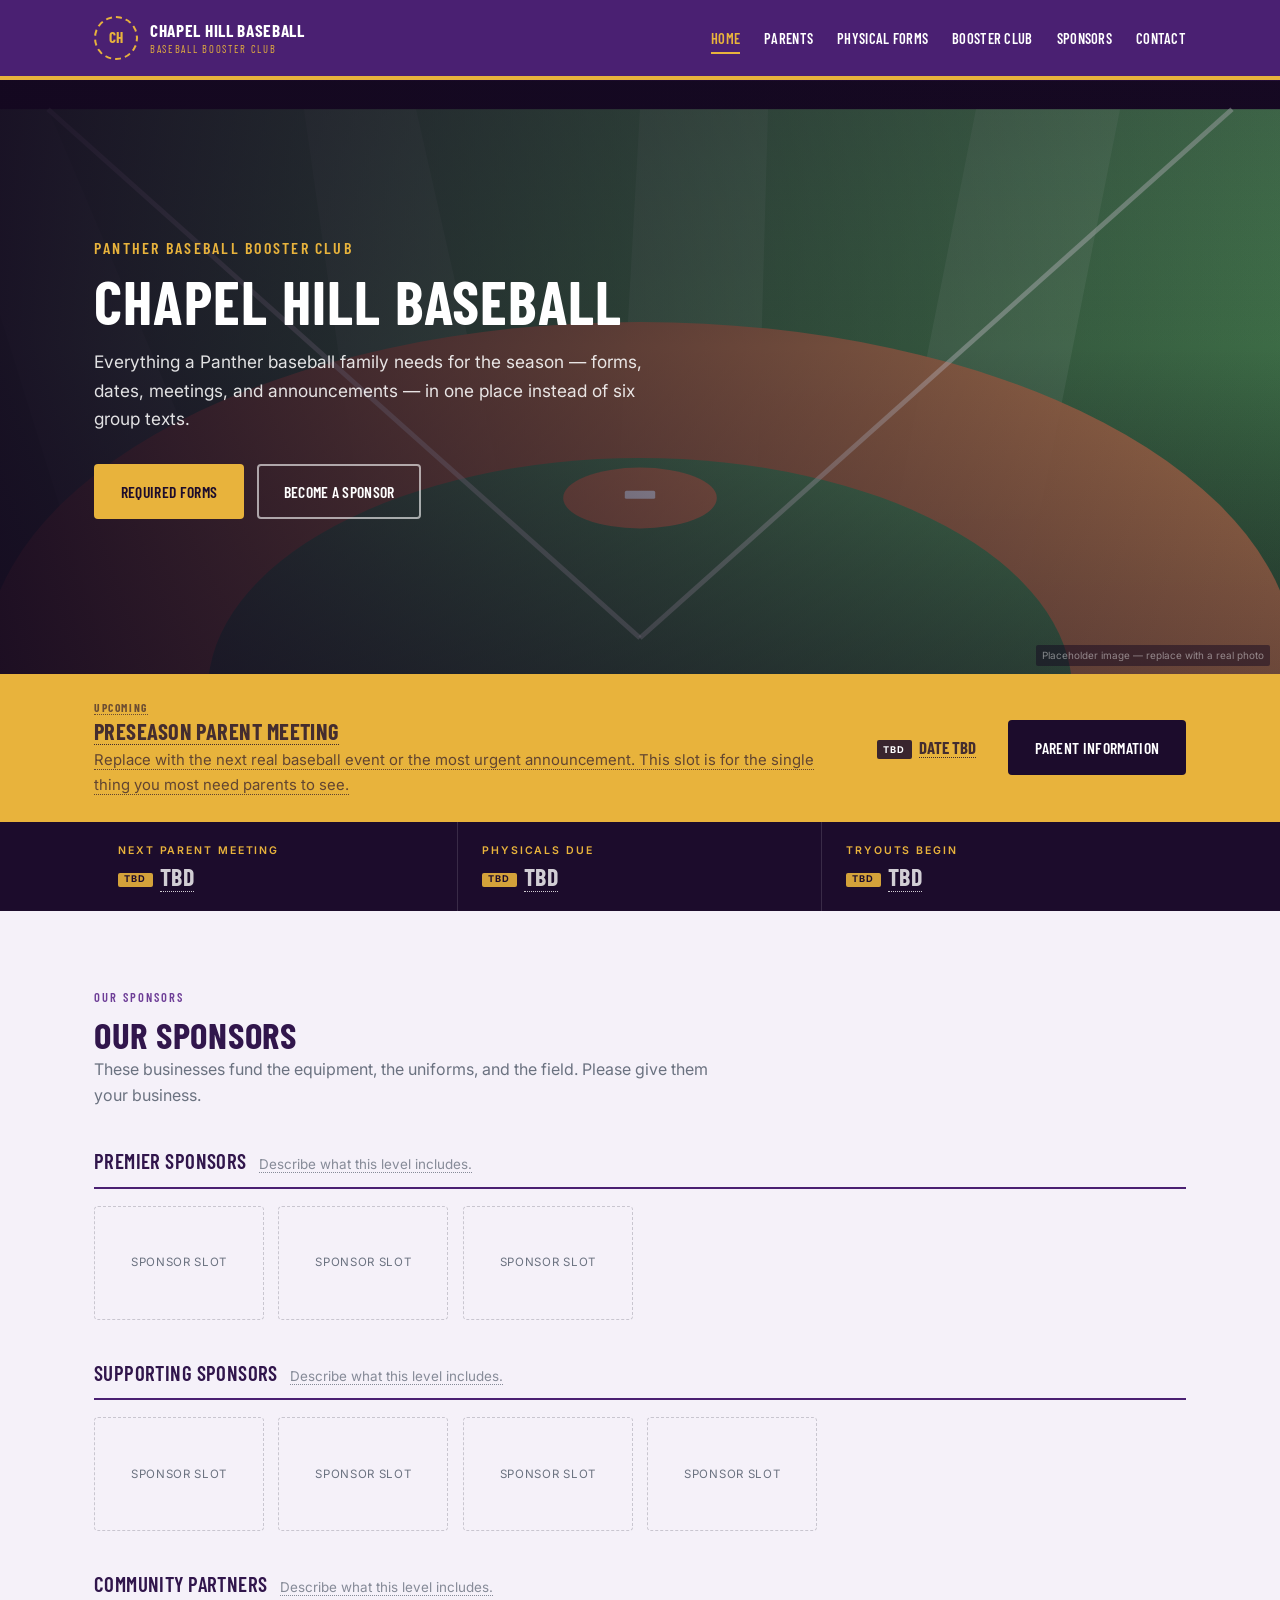
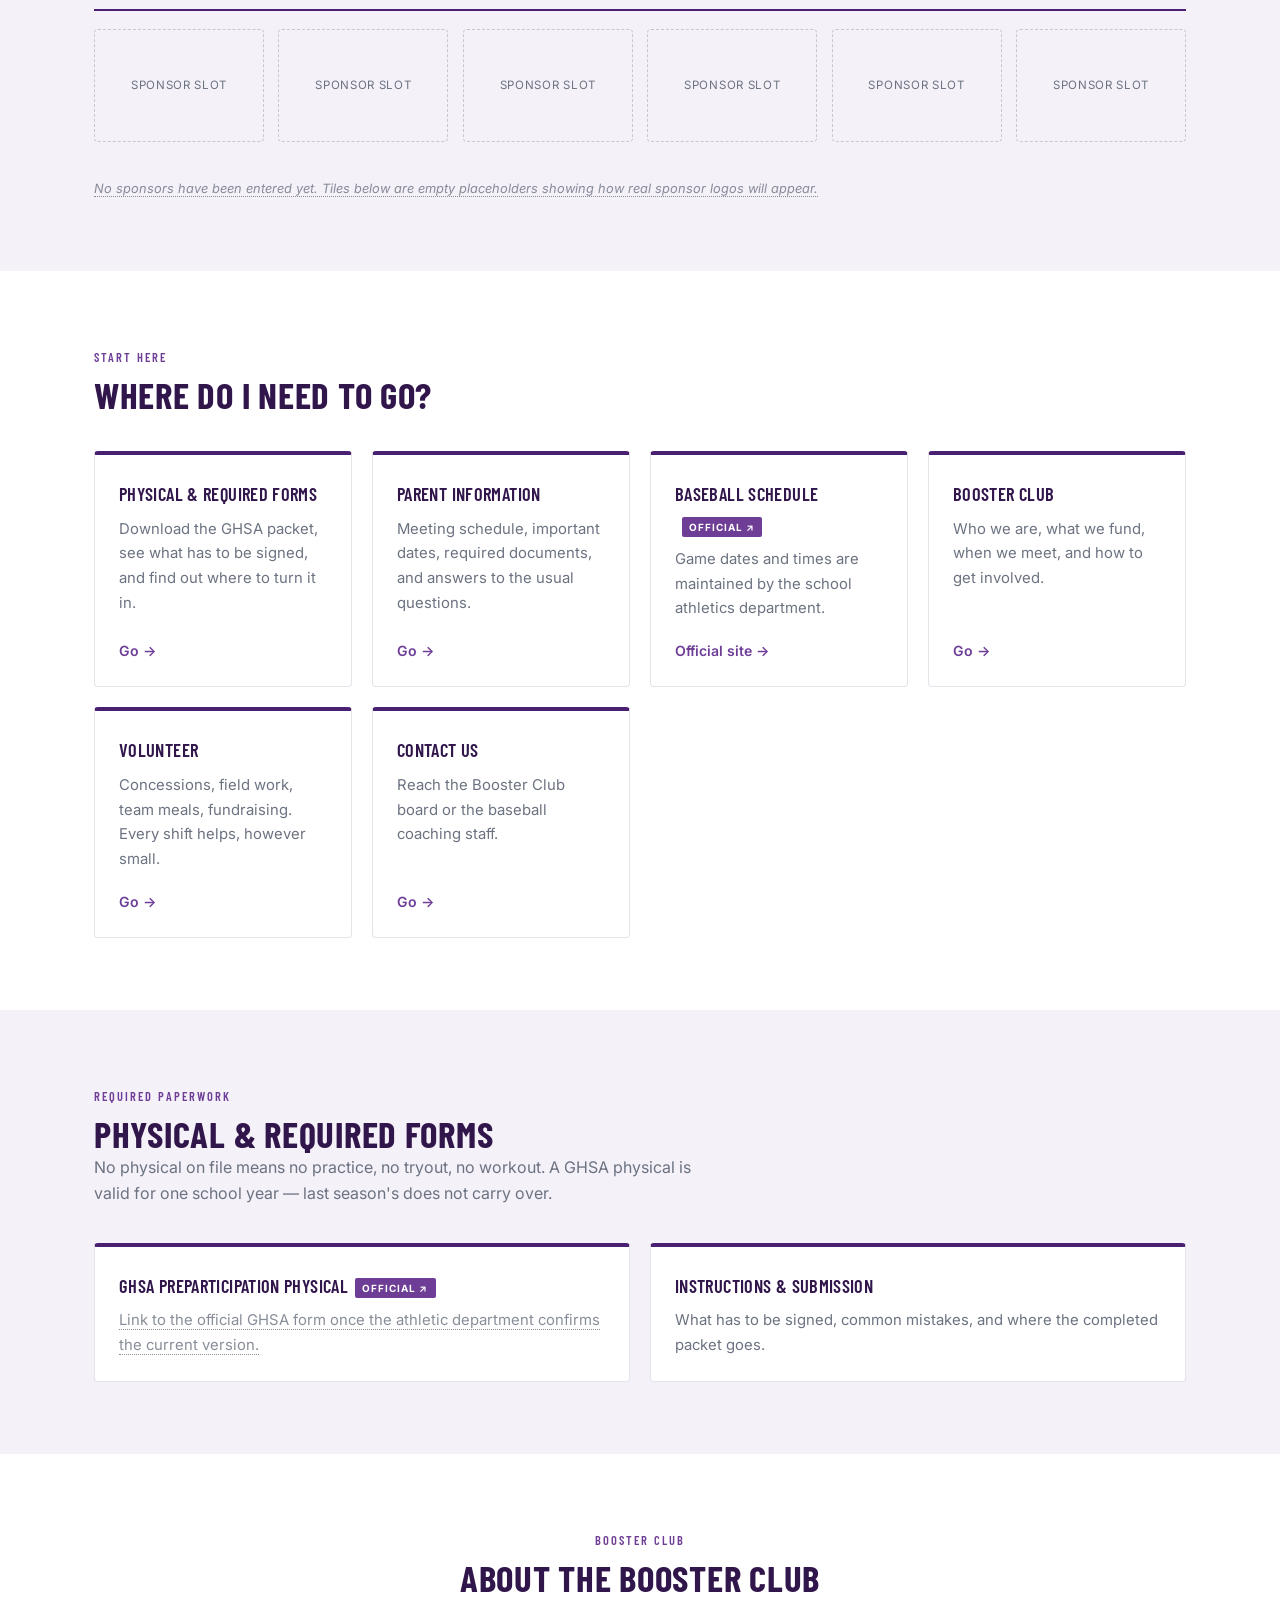
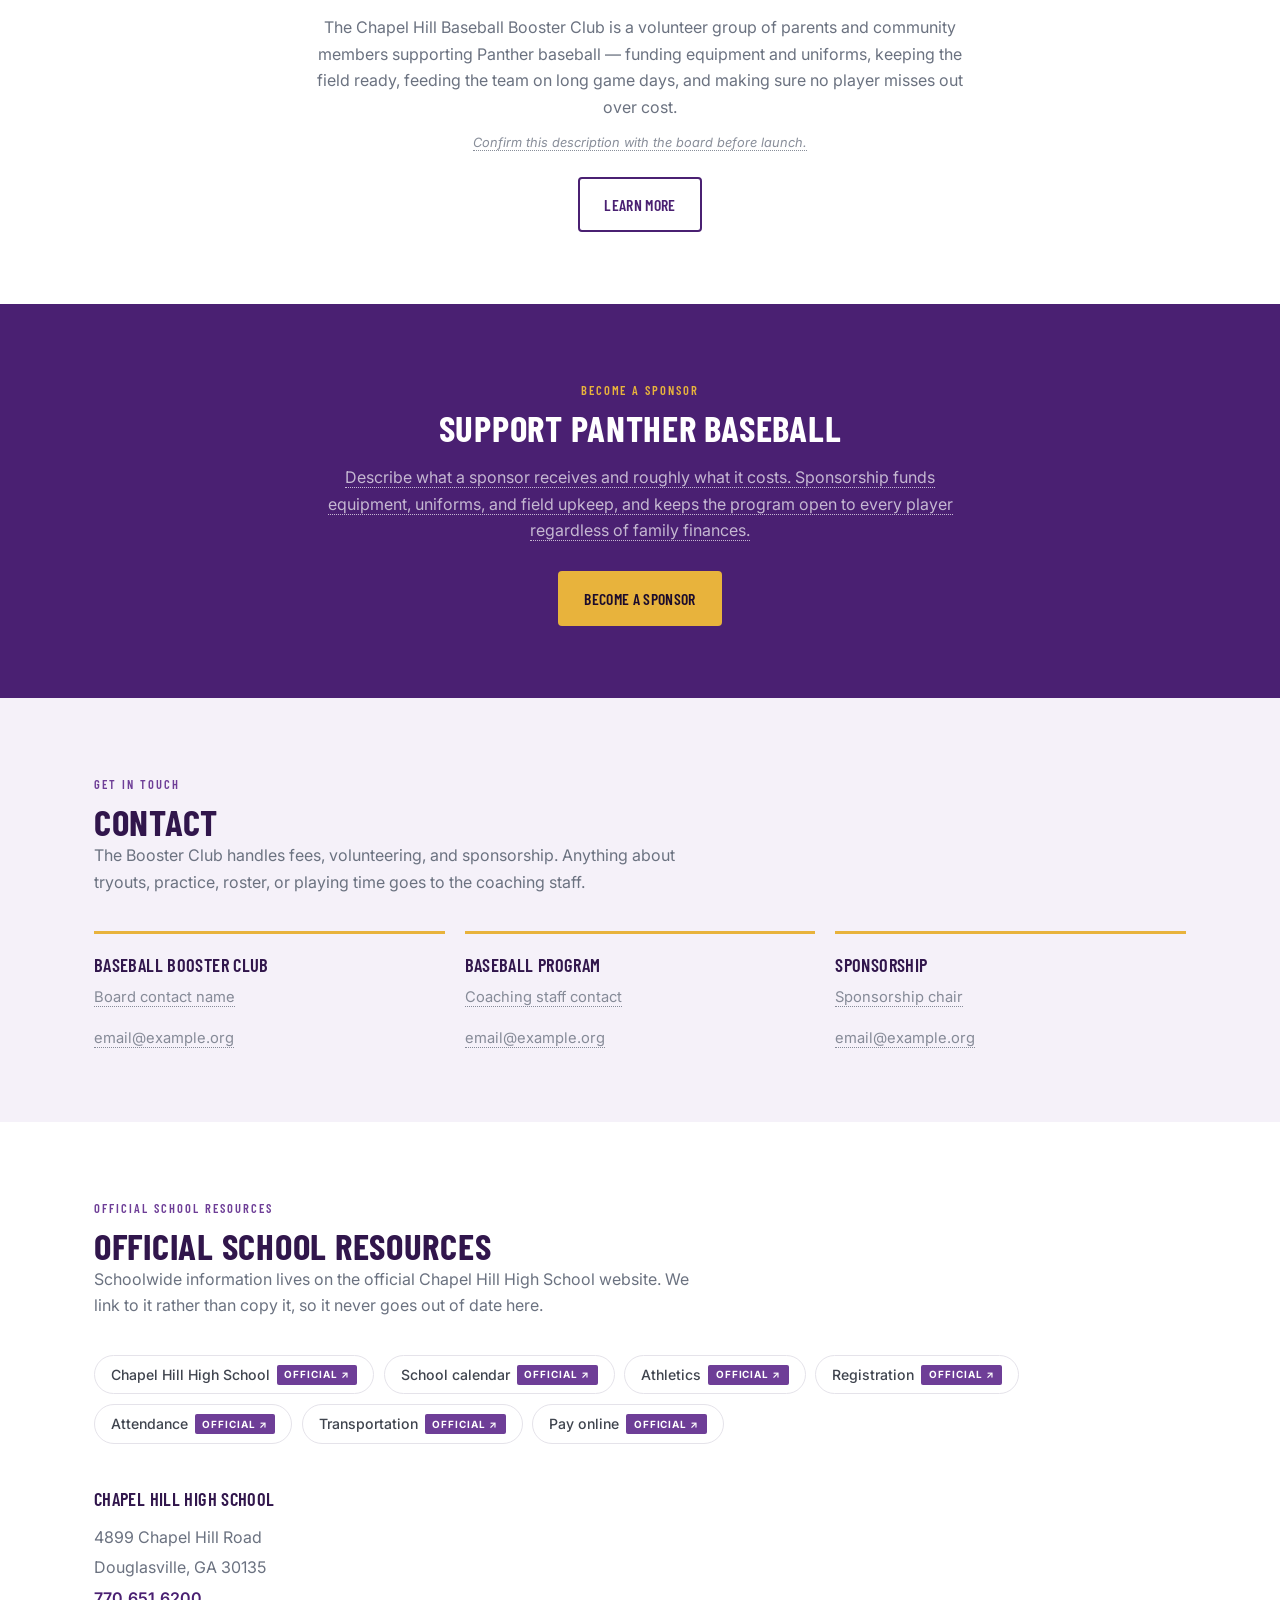
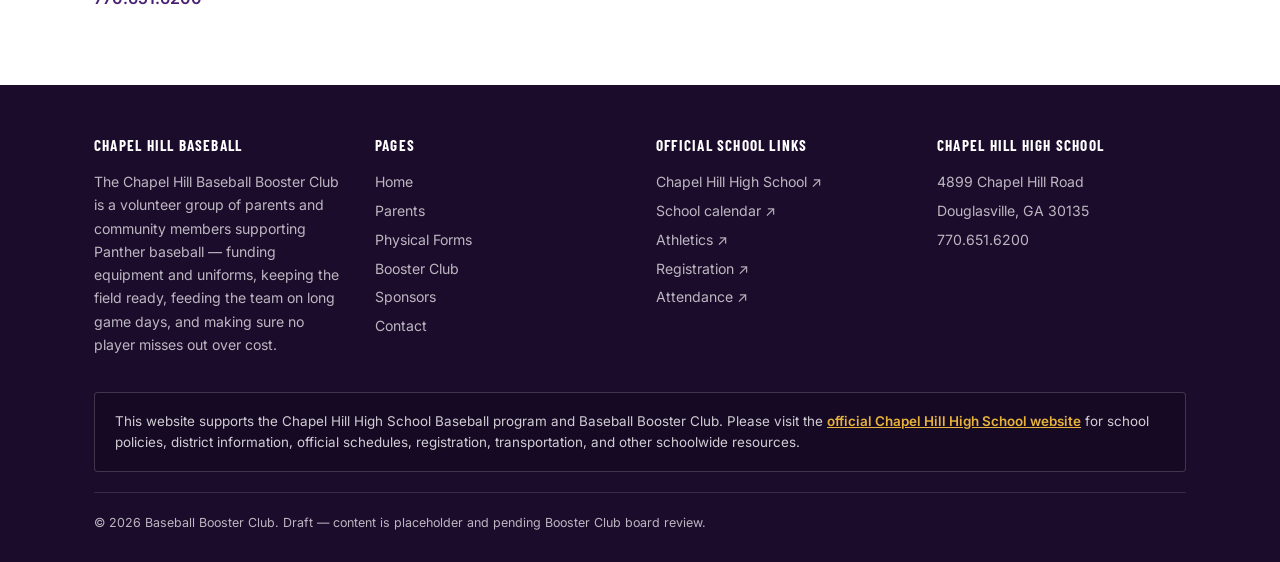
==== index.html @ 579f581a "Bump to v1.2 to force Pages rebuild" ====
<!DOCTYPE html>
<html lang="en">
<head>
<meta charset="UTF-8">
<meta name="viewport" content="width=device-width, initial-scale=1">
<title>Chapel Hill Baseball | Booster Club</title>
<meta name="description" content="Chapel Hill High School Panther Baseball and Baseball Booster Club — forms, dates, announcements, sponsors, and volunteer information.">

<!-- This site supports the Chapel Hill baseball program. It is not the
     official Chapel Hill High School or Douglas County School System site. -->

<link rel="preconnect" href="https://fonts.googleapis.com">
<link rel="preconnect" href="https://fonts.gstatic.com" crossorigin>
<link href="https://fonts.googleapis.com/css2?family=Barlow+Condensed:wght@500;600;700&family=Inter:wght@400;500;600&display=swap" rel="stylesheet">
<link rel="stylesheet" href="css/style.css">
</head>
<body>

<a class="skip-link" href="#main">Skip to content</a>

<!-- Header, all sections, and footer are rendered from data/content.js.
     To change content, edit that file. To reorder sections, see
     SECTION_ORDER at the bottom of js/main.js. -->
<main id="main"></main>

<script src="data/content.js"></script>
<script src="js/main.js"></script>
</body>
</html>
---- css/style.css ----
/* ==========================================================================
   Chapel Hill Baseball — Homepage, first draft
   style.css

   COLORS ARE NOT SET HERE.
   They are injected at runtime from data/content.js → SITE.colors.
   To change a color, edit that file — not this one.

   The values in :root below are fallbacks only, so the page still renders
   if the content file fails to load.
   ========================================================================== */

/* --------------------------------------------------------------------------
   1. TOKENS
   -------------------------------------------------------------------------- */
:root {
  /* Fallbacks — overridden by SITE.colors at runtime. */
  --purple:      #4A2072;
  --purple-deep: #31164C;
  --purple-dark: #1C0C2C;
  --purple-lift: #6E3E97;
  --purple-wash: #F5F1F9;
  --accent:      #E8B33C;
  --black:       #0B0B0D;

  --white:    #FFFFFF;
  --grey-700: #3F444E;
  --grey-500: #6B7280;
  --grey-300: #C9C6D0;
  --grey-200: #E5E3EA;

  --font-display: "Barlow Condensed", "Oswald", Impact, sans-serif;
  --font-body:    "Inter", -apple-system, BlinkMacSystemFont, "Segoe UI", Roboto, sans-serif;

  --max:    1140px;
  --gutter: 1.5rem;
  --radius: 4px;
  --shadow:    0 2px 10px rgba(20, 8, 32, .07);
  --shadow-lg: 0 10px 30px rgba(20, 8, 32, .15);
}

/* --------------------------------------------------------------------------
   2. RESET / BASE
   -------------------------------------------------------------------------- */
*, *::before, *::after { box-sizing: border-box; }
body, h1, h2, h3, h4, p, ul, ol, figure { margin: 0; padding: 0; }
ul, ol { list-style: none; }
img { max-width: 100%; display: block; }
a { color: inherit; text-decoration: none; }
html { scroll-behavior: smooth; }

body {
  font-family: var(--font-body);
  line-height: 1.65;
  color: var(--grey-700);
  background: var(--white);
  -webkit-font-smoothing: antialiased;
}

h1, h2, h3, .eyebrow, .btn, .nav__link, .strip__value {
  font-family: var(--font-display);
  text-transform: uppercase;
  letter-spacing: .02em;
  color: var(--purple-deep);
}
h1 { font-size: clamp(2.2rem, 5.2vw, 3.8rem); line-height: 1.04; font-weight: 700; }
h2 { font-size: clamp(1.65rem, 3vw, 2.3rem); line-height: 1.12; font-weight: 700; }
h3 { font-size: 1.15rem; font-weight: 600; }
p + p { margin-top: 1rem; }

:focus-visible { outline: 3px solid var(--accent); outline-offset: 2px; }
.skip-link {
  position: absolute; left: -999px; top: 0; z-index: 999;
  background: var(--accent); color: var(--purple-dark); font-weight: 600;
  padding: .75rem 1.25rem;
}
.skip-link:focus { left: 0; }
@media (prefers-reduced-motion: reduce) {
  *, *::before, *::after { animation: none !important; transition: none !important; }
  html { scroll-behavior: auto; }
}

/* --------------------------------------------------------------------------
   3. LAYOUT
   -------------------------------------------------------------------------- */
.wrap { width: 100%; max-width: var(--max); margin-inline: auto; padding-inline: var(--gutter); }
.section { padding: clamp(2.75rem, 6vw, 4.5rem) 0; }
.section--wash   { background: var(--purple-wash); }
.section--purple { background: var(--purple); }
.section--purple h2, .section--purple h3 { color: var(--white); }
.section--purple p { color: rgba(255,255,255,.85); }

.section__head { max-width: 62ch; margin-bottom: 2.25rem; }
.section__head p { color: var(--grey-500); }

.eyebrow {
  display: inline-block;
  font-size: .78rem; font-weight: 600; letter-spacing: .16em;
  color: var(--purple-lift); margin-bottom: .4rem;
}
.section--purple .eyebrow { color: var(--accent); }

.grid { display: grid; gap: 1.25rem; }
.grid--3 { grid-template-columns: repeat(auto-fit, minmax(250px, 1fr)); }
.grid--2 { grid-template-columns: repeat(auto-fit, minmax(280px, 1fr)); }

/* Placeholder marker — makes unfinished content obvious at a glance. */
.ph {
  background: repeating-linear-gradient(
    45deg, rgba(232,179,60,.14), rgba(232,179,60,.14) 8px,
    rgba(232,179,60,.05) 8px, rgba(232,179,60,.05) 16px);
  border: 1px dashed var(--accent);
  border-radius: var(--radius);
  color: var(--grey-700);
}
.ph-note {
  font-size: .8rem; color: var(--grey-500); font-style: italic;
  margin-top: .75rem;
}

/* --------------------------------------------------------------------------
   4. BUTTONS
   -------------------------------------------------------------------------- */
.btn {
  display: inline-flex; align-items: center; gap: .5rem;
  padding: .78rem 1.55rem; font-size: .98rem; font-weight: 600;
  border: 2px solid transparent; border-radius: var(--radius);
  cursor: pointer; transition: transform .12s ease, background .15s ease, color .15s ease;
}
.btn:hover { transform: translateY(-2px); }
.btn--primary { background: var(--accent); color: var(--purple-dark); }
.btn--primary:hover { filter: brightness(1.08); }
.btn--ghost { background: transparent; color: var(--white); border-color: rgba(255,255,255,.6); }
.btn--ghost:hover { background: var(--white); color: var(--purple-deep); }
.btn--outline { background: transparent; color: var(--purple); border-color: var(--purple); }
.btn--outline:hover { background: var(--purple); color: var(--white); }

/* External-link tag — every off-site official link is labeled. */
.tag-official {
  display: inline-block;
  font-family: var(--font-body);
  font-size: .62rem; font-weight: 700; letter-spacing: .1em; text-transform: uppercase;
  background: var(--purple-lift); color: var(--white);
  padding: .12rem .45rem; border-radius: 2px; margin-left: .45rem;
  vertical-align: middle;
}

/* --------------------------------------------------------------------------
   5. HEADER
   Deliberately distinct from the district site's chrome, so this reads as a
   baseball program site rather than an official school page.
   -------------------------------------------------------------------------- */
.header {
  position: sticky; top: 0; z-index: 50;
  background: var(--purple);
  border-bottom: 4px solid var(--accent);
}
.header__inner { display: flex; align-items: center; justify-content: space-between; gap: 1rem; min-height: 76px; }

.brand { display: flex; align-items: center; gap: .75rem; }
.brand img { height: 46px; width: auto; }
/* Text mark used until an approved logo is supplied. */
.brand__mark {
  width: 44px; height: 44px; flex: none; border-radius: 50%;
  border: 2px dashed var(--accent);
  display: grid; place-items: center;
  font-family: var(--font-display); font-weight: 700; font-size: .95rem;
  color: var(--accent);
}
.brand__text { font-family: var(--font-display); text-transform: uppercase; line-height: 1.05; color: var(--white); }
.brand__text strong { display: block; font-size: 1.08rem; letter-spacing: .04em; color: var(--white); }
.brand__text span { font-size: .66rem; letter-spacing: .16em; color: var(--accent); }

.nav__list { display: flex; align-items: center; gap: 1.5rem; }
.nav__link { color: var(--white); font-size: .9rem; font-weight: 600; padding: .35rem 0; border-bottom: 2px solid transparent; }
.nav__link:hover { border-bottom-color: var(--accent); }
.nav__link[aria-current="page"] { color: var(--accent); border-bottom-color: var(--accent); }

.nav__toggle { display: none; background: none; border: 0; color: var(--white); font-size: 1.6rem; line-height: 1; cursor: pointer; padding: .25rem .5rem; }

@media (max-width: 920px) {
  .nav__toggle { display: block; }
  .nav { position: absolute; top: 100%; left: 0; right: 0; background: var(--purple-deep); border-bottom: 4px solid var(--accent); display: none; }
  .nav[data-open="true"] { display: block; }
  .nav__list { flex-direction: column; align-items: stretch; gap: 0; padding: .5rem var(--gutter) 1rem; }
  .nav__link { padding: .85rem 0; border-bottom: 1px solid rgba(255,255,255,.14); }
}

/* --------------------------------------------------------------------------
   6. HERO
   -------------------------------------------------------------------------- */
.hero { position: relative; min-height: 66vh; display: grid; align-items: center; background: var(--purple-dark); overflow: hidden; }
.hero__media { position: absolute; inset: 0; background-position: center bottom; background-size: cover; background-repeat: no-repeat; }
.hero__scrim {
  position: absolute; inset: 0;
  background:
    linear-gradient(90deg, rgba(20,8,32,.90) 0%, rgba(20,8,32,.48) 50%, rgba(20,8,32,.06) 100%),
    linear-gradient(180deg, rgba(20,8,32,.28) 0%, rgba(20,8,32,0) 45%, rgba(20,8,32,.34) 100%);
}
.hero__inner { position: relative; padding-block: clamp(2.75rem, 7vw, 4.5rem); }
.hero__logo { height: 88px; width: auto; margin-bottom: 1.25rem; }
.hero h1 { color: var(--white); }
.hero__sub { font-family: var(--font-display); text-transform: uppercase; letter-spacing: .14em; color: var(--accent); font-weight: 600; font-size: 1rem; margin-bottom: .5rem; }
.hero__intro { max-width: 50ch; color: rgba(255,255,255,.87); margin-top: 1rem; font-size: 1.08rem; }
.hero__actions { display: flex; flex-wrap: wrap; gap: .8rem; margin-top: 1.9rem; }
.hero__imgnote { position: absolute; right: .6rem; bottom: .5rem; font-size: .62rem; color: rgba(255,255,255,.45); background: rgba(20,8,32,.5); padding: .15rem .4rem; border-radius: 2px; }

/* --------------------------------------------------------------------------
   7. FEATURED ANNOUNCEMENT
   -------------------------------------------------------------------------- */
.featured { background: var(--accent); }
.featured__inner { display: flex; flex-wrap: wrap; align-items: center; gap: 1.25rem 2rem; padding-block: 1.5rem; }
.featured__body { flex: 1 1 380px; }
.featured__tag { font-family: var(--font-display); text-transform: uppercase; letter-spacing: .14em; font-size: .72rem; font-weight: 700; color: var(--purple-dark); opacity: .75; }
.featured h2 { font-size: 1.4rem; color: var(--purple-dark); margin-top: .1rem; }
.featured p { color: rgba(28,12,44,.82); font-size: .93rem; margin-top: .3rem; }
.featured__date { font-family: var(--font-display); text-transform: uppercase; font-weight: 700; color: var(--purple-dark); font-size: 1.05rem; }
.featured .btn { background: var(--purple-dark); color: var(--white); }
.featured .btn:hover { background: var(--purple-deep); }

/* --------------------------------------------------------------------------
   8. SEASON STRIP
   -------------------------------------------------------------------------- */
.strip { background: var(--purple-dark); }
.strip__inner { display: grid; grid-template-columns: repeat(auto-fit, minmax(200px, 1fr)); }
.strip__cell { padding: 1.3rem var(--gutter); border-right: 1px solid rgba(255,255,255,.13); }
.strip__cell:last-child { border-right: 0; }
.strip__label { font-size: .66rem; letter-spacing: .18em; text-transform: uppercase; color: var(--accent); font-weight: 600; }
.strip__value { font-size: 1.5rem; font-weight: 700; line-height: 1.15; margin-top: .2rem; color: var(--white); }

/* --------------------------------------------------------------------------
   9. SPONSORS — high on the page, by design
   -------------------------------------------------------------------------- */
.tier { margin-bottom: 2.25rem; }
.tier:last-child { margin-bottom: 0; }
.tier__head { display: flex; flex-wrap: wrap; align-items: baseline; gap: .75rem; border-bottom: 2px solid var(--purple); padding-bottom: .5rem; margin-bottom: 1.1rem; }
.tier__head h3 { font-size: 1.3rem; }
.tier__head span { font-size: .84rem; color: var(--grey-500); }

.sponsor-grid { display: grid; grid-template-columns: repeat(auto-fill, minmax(160px, 1fr)); gap: .9rem; }
.sponsor {
  background: var(--white); border: 1px solid var(--grey-200); border-radius: var(--radius);
  aspect-ratio: 3 / 2; display: grid; place-items: center; padding: 1rem; text-align: center;
  transition: box-shadow .15s ease, transform .15s ease;
}
.sponsor:hover { box-shadow: var(--shadow-lg); transform: translateY(-3px); }
/* Empty slot — visibly a placeholder, never a fake business. */
.sponsor--empty {
  border: 1px dashed var(--grey-300); background: transparent;
  color: var(--grey-500); font-size: .72rem; letter-spacing: .06em; text-transform: uppercase;
}

/* --------------------------------------------------------------------------
   10. CARDS
   -------------------------------------------------------------------------- */
.card {
  background: var(--white); border: 1px solid var(--grey-200);
  border-top: 4px solid var(--purple);
  border-radius: var(--radius); padding: 1.5rem;
  display: flex; flex-direction: column; gap: .45rem;
  transition: box-shadow .15s ease, transform .15s ease;
}
a.card:hover { box-shadow: var(--shadow-lg); transform: translateY(-3px); }
.card p { color: var(--grey-500); font-size: .93rem; }
.card__more { margin-top: auto; padding-top: .7rem; font-weight: 600; color: var(--purple-lift); font-size: .88rem; }

/* --------------------------------------------------------------------------
   11. CONTACT
   -------------------------------------------------------------------------- */
.contact-card { border-top: 3px solid var(--accent); padding-top: 1rem; }
.contact-card h3 { margin-bottom: .3rem; }
.contact-card p { color: var(--grey-500); font-size: .92rem; }
.contact-card a { color: var(--purple); font-weight: 600; word-break: break-word; }

/* --------------------------------------------------------------------------
   12. OFFICIAL LINKS BLOCK
   -------------------------------------------------------------------------- */
.official-links { display: flex; flex-wrap: wrap; gap: .6rem; margin-top: 1.25rem; }
.official-links a {
  display: inline-flex; align-items: center;
  border: 1px solid var(--grey-200); background: var(--white);
  border-radius: 999px; padding: .45rem 1rem; font-size: .88rem; font-weight: 500;
  transition: border-color .15s ease, color .15s ease;
}
.official-links a:hover { border-color: var(--purple); color: var(--purple); }

.findus address { font-style: normal; color: var(--grey-500); line-height: 1.9; }
.findus a { color: var(--purple); font-weight: 600; }

/* --------------------------------------------------------------------------
   13. FOOTER
   -------------------------------------------------------------------------- */
.footer { background: var(--purple-dark); color: rgba(255,255,255,.7); padding: 3rem 0 1.75rem; font-size: .88rem; }
.footer h4 { font-family: var(--font-display); text-transform: uppercase; color: var(--white); letter-spacing: .08em; margin-bottom: .75rem; font-size: .95rem; }
.footer__grid { display: grid; grid-template-columns: repeat(auto-fit, minmax(200px, 1fr)); gap: 2rem; }
.footer li + li { margin-top: .35rem; }
.footer a:hover { color: var(--accent); }
.footer__disclaimer {
  margin-top: 2.25rem; padding: 1.1rem 1.25rem;
  border: 1px solid rgba(255,255,255,.18); border-radius: var(--radius);
  background: rgba(0,0,0,.18);
  font-size: .84rem; line-height: 1.6; color: rgba(255,255,255,.8);
}
.footer__disclaimer a { color: var(--accent); font-weight: 600; text-decoration: underline; }
.footer__base { margin-top: 1.25rem; padding-top: 1.25rem; border-top: 1px solid rgba(255,255,255,.12); font-size: .78rem; }

/* --------------------------------------------------------------------------
   14. PLACEHOLDER MARKERS
   Unfinished content is dotted-underlined; short values get a "TBD" chip.
   Both disappear on their own as soon as real content replaces the
   [PLACEHOLDER] text in data/content.js.
   -------------------------------------------------------------------------- */
.is-ph {
  border-bottom: 1px dotted currentColor;
  opacity: .8;
}
.ph-badge {
  display: inline-block;
  font-family: var(--font-body);
  font-size: .58rem; font-weight: 700; letter-spacing: .1em; text-transform: uppercase;
  background: rgba(232,179,60,.9); color: #1C0C2C;
  padding: .1rem .4rem; border-radius: 2px; margin-right: .45rem;
  vertical-align: middle;
}
.featured .ph-badge { background: rgba(28,12,44,.85); color: #FFFFFF; }
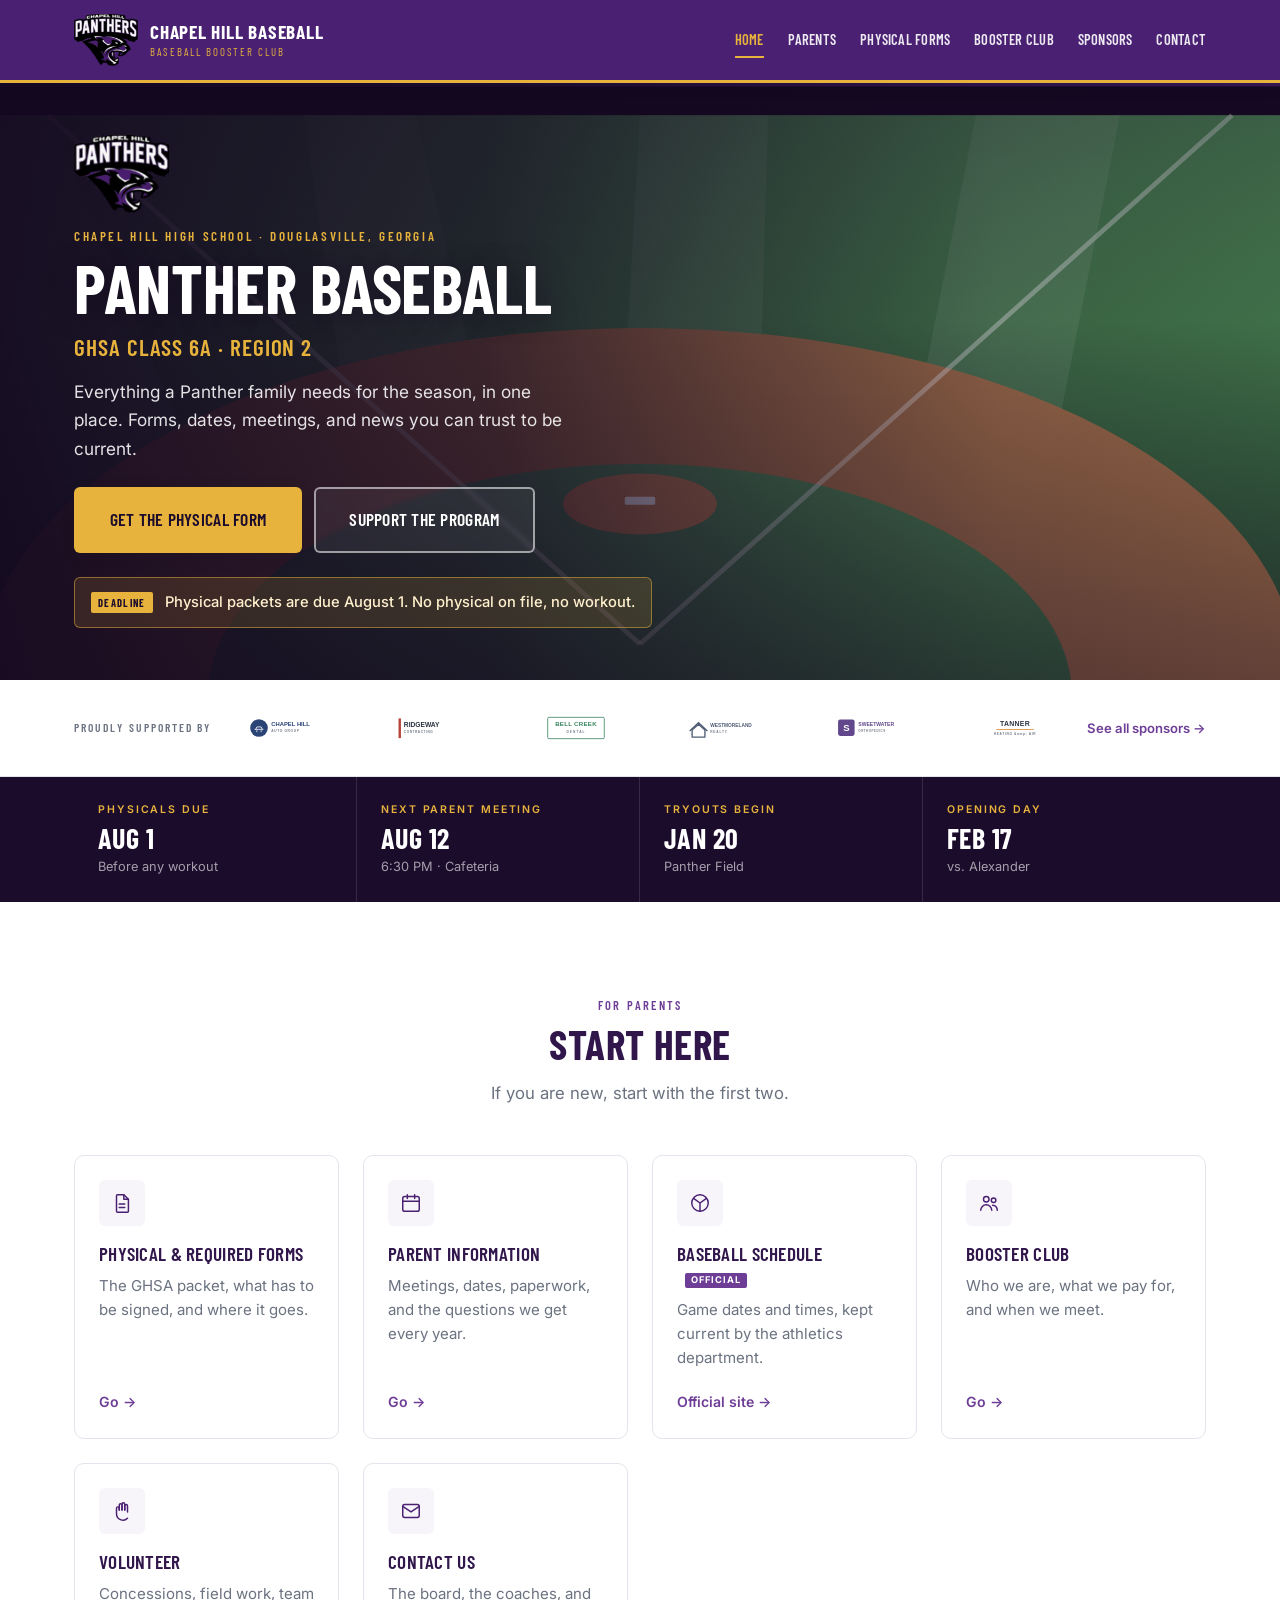
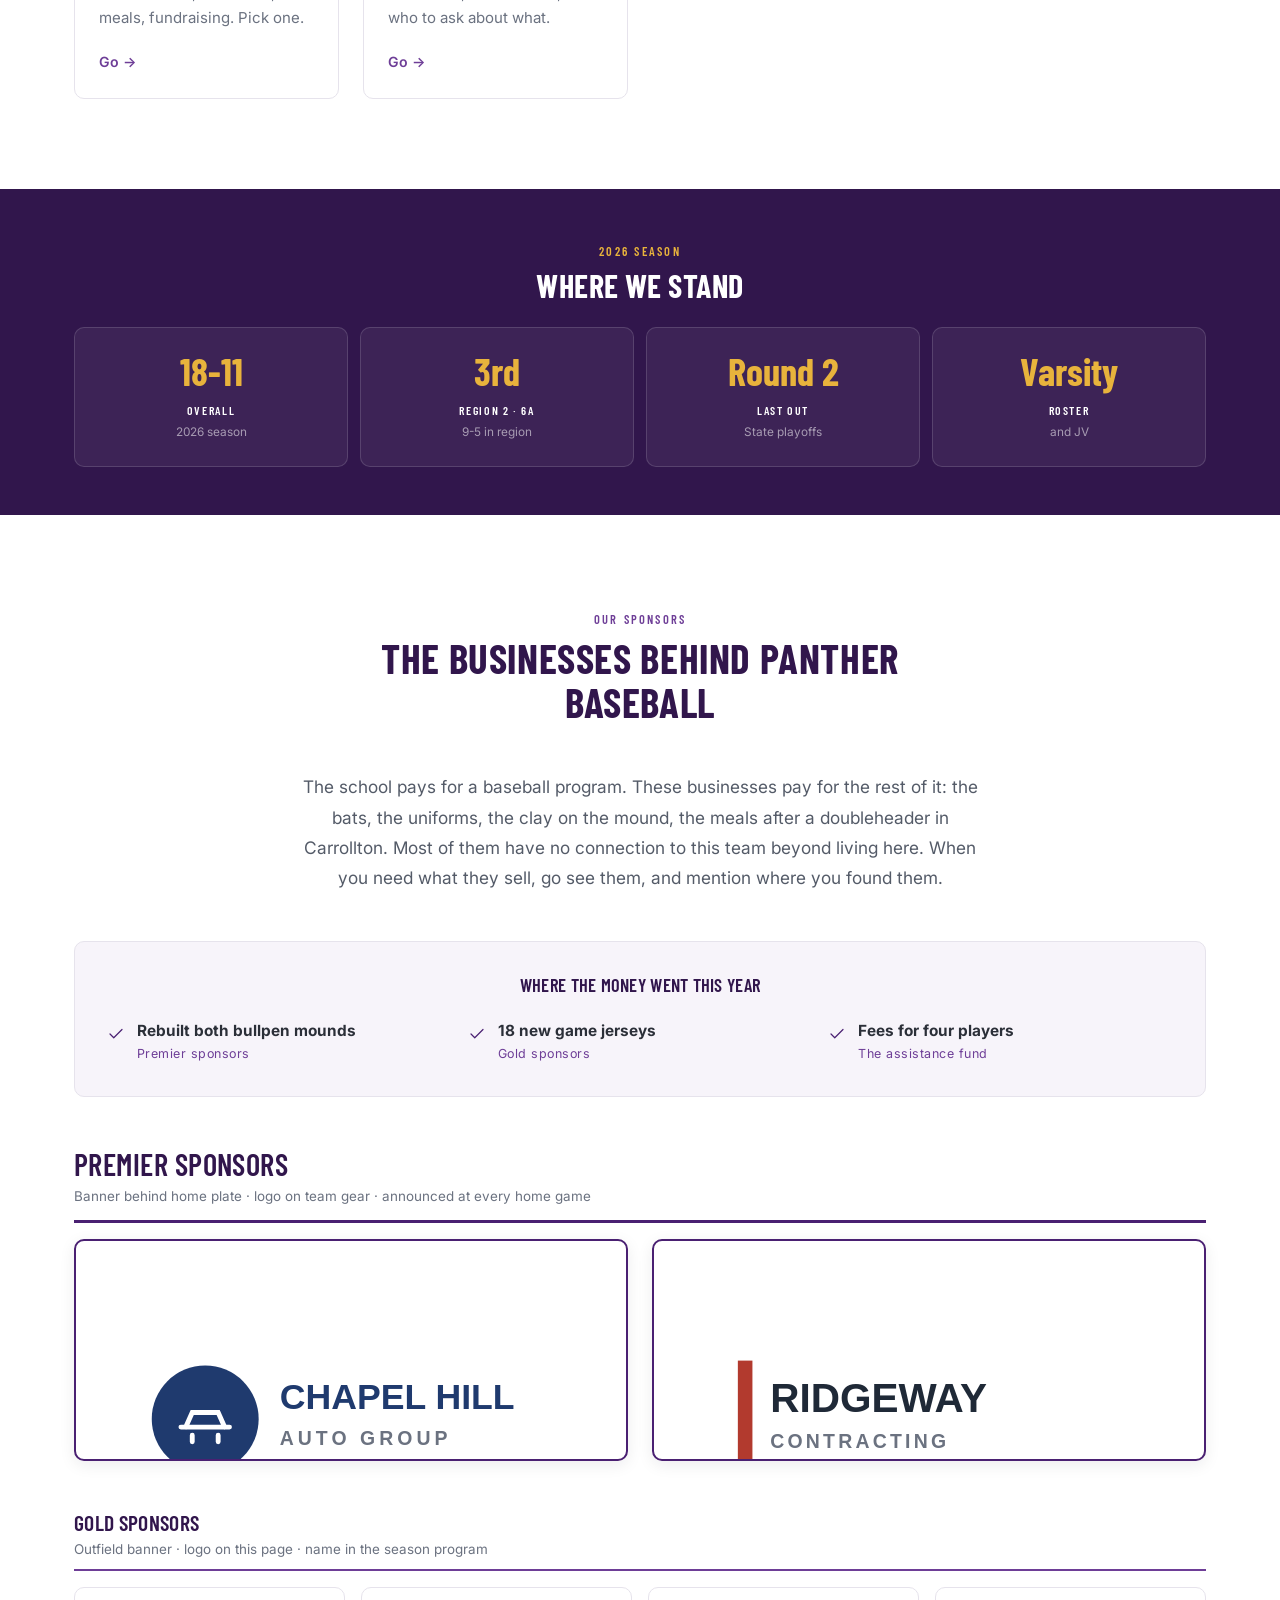
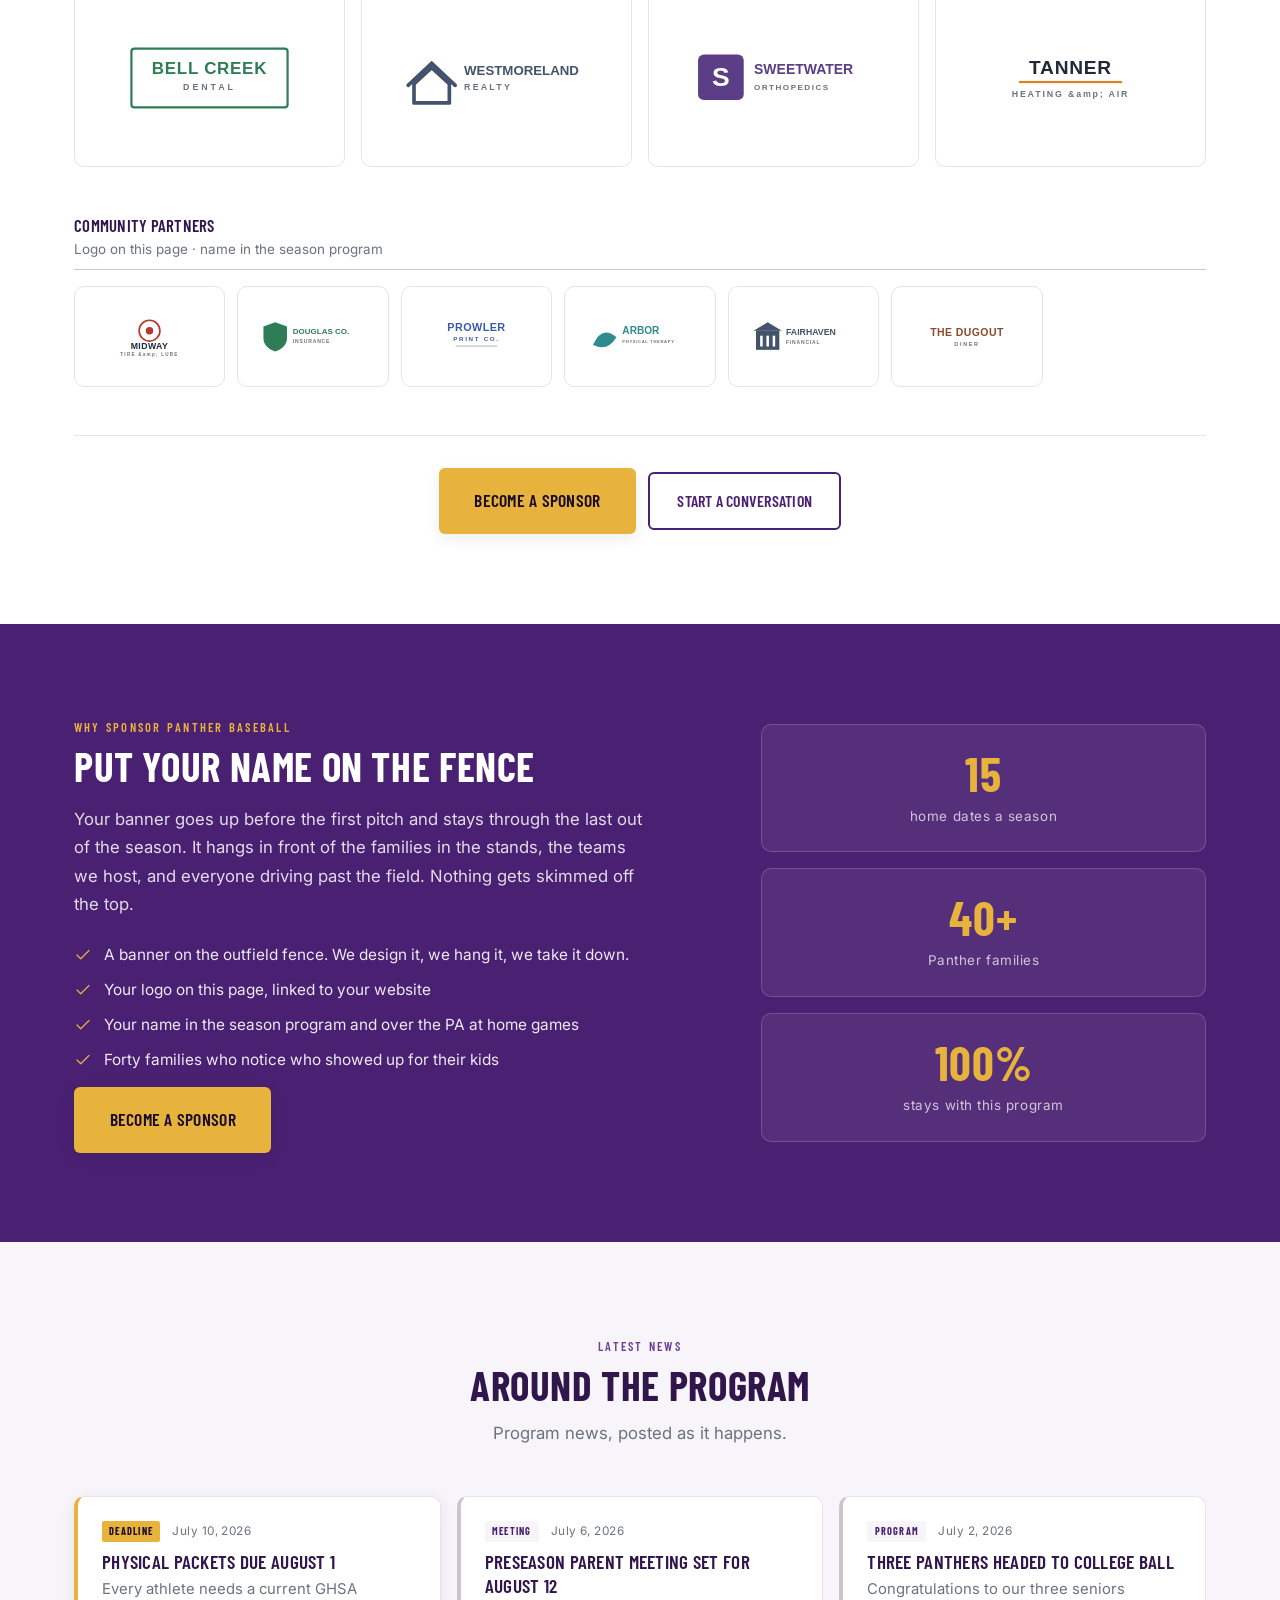
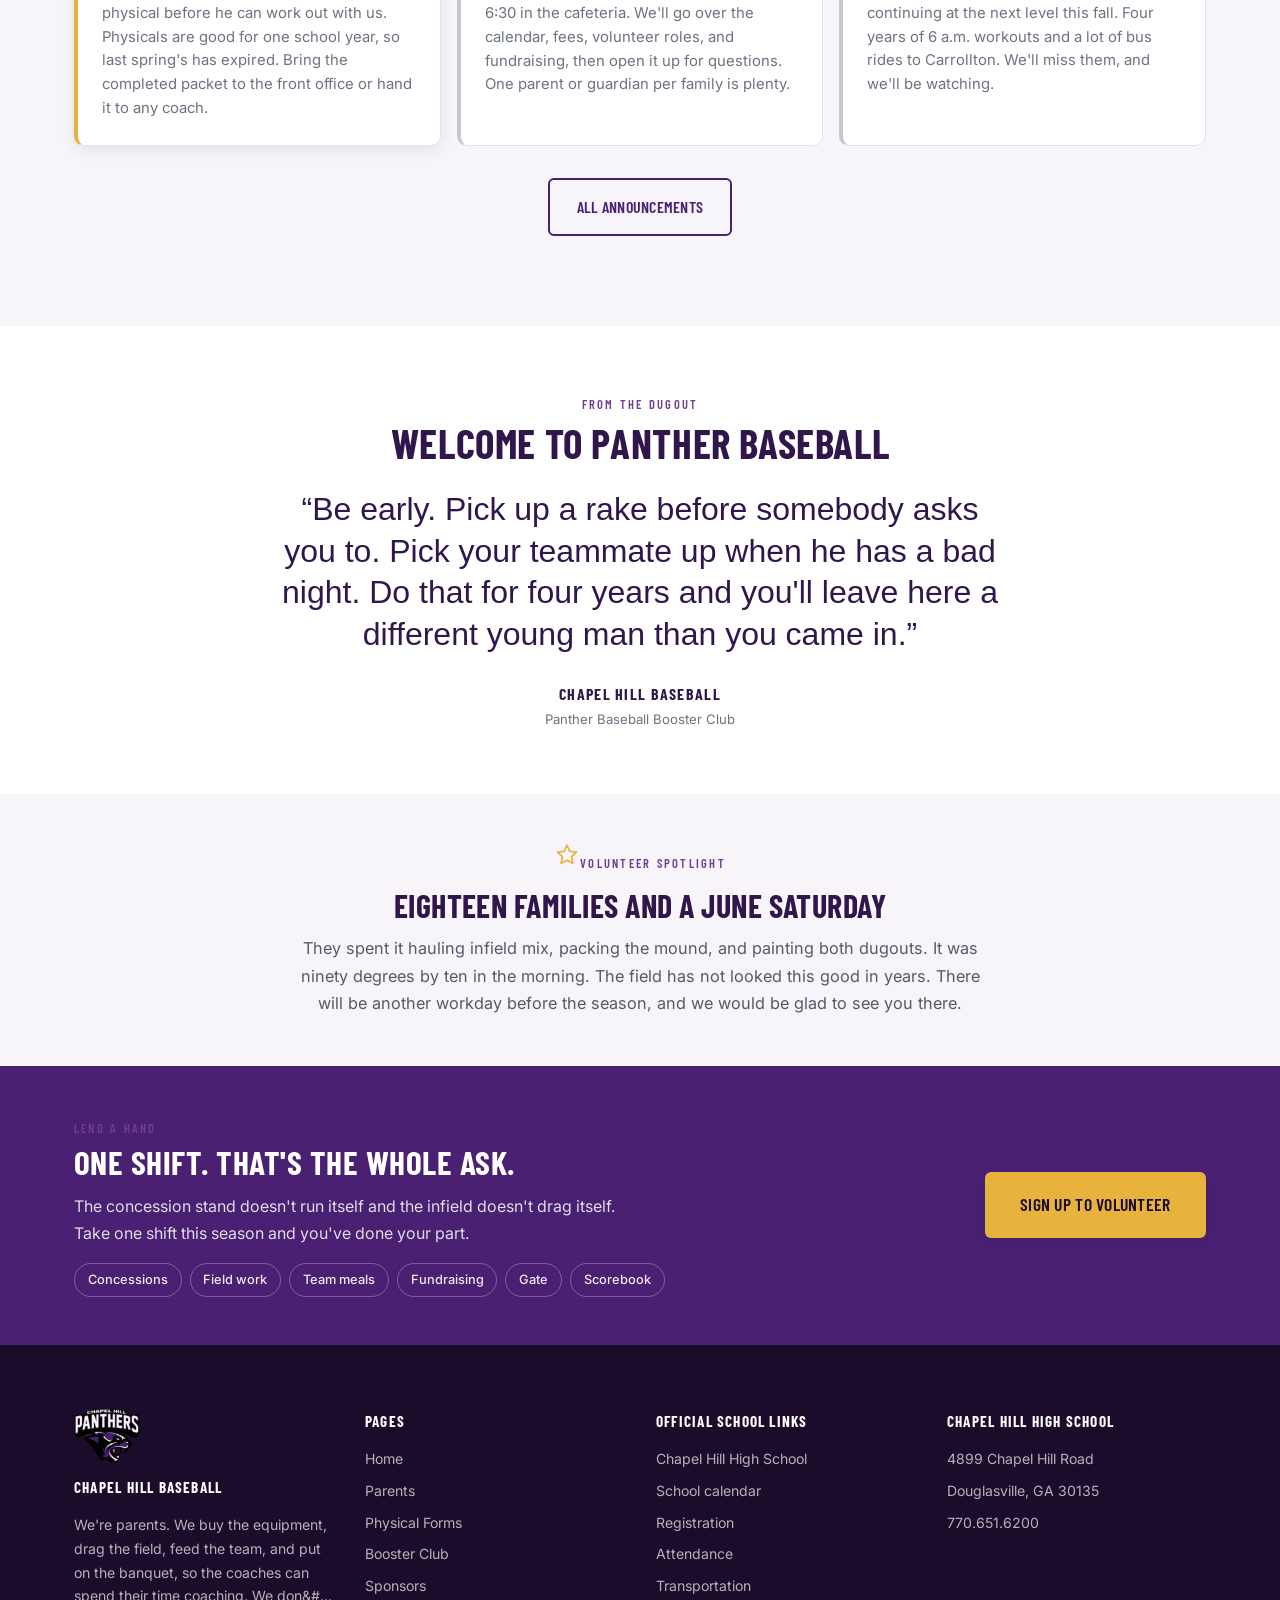
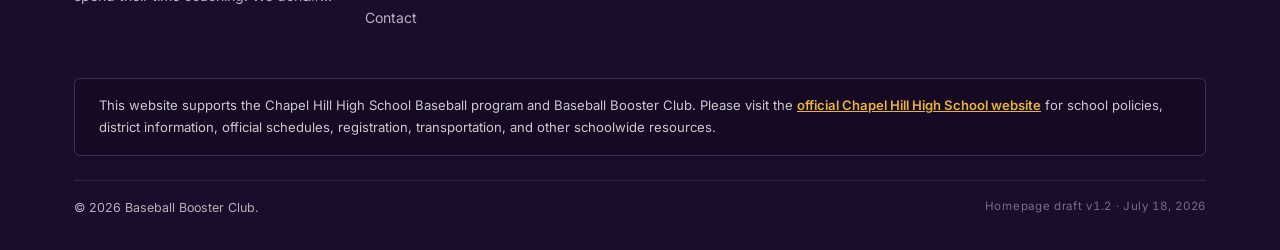
==== commit cb555bb2: "Full v1.2 main.js with PAGES routing" ====
--- a/index.html
+++ b/index.html
@@ -5,6 +5,10 @@
 <meta name="viewport" content="width=device-width, initial-scale=1">
 <title>Chapel Hill Baseball | Booster Club</title>
 <meta name="description" content="Chapel Hill High School Panther Baseball and Baseball Booster Club — forms, dates, announcements, sponsors, and volunteer information.">
+
+<!-- DRAFT ONLY — keeps this mock out of Google search results.
+     DELETE THIS LINE when the site is approved and ready to go public. -->
+<meta name="robots" content="noindex, nofollow">
 
 <!-- This site supports the Chapel Hill baseball program. It is not the
      official Chapel Hill High School or Douglas County School System site. -->
@@ -14,7 +18,7 @@
 <link href="https://fonts.googleapis.com/css2?family=Barlow+Condensed:wght@500;600;700&family=Inter:wght@400;500;600&display=swap" rel="stylesheet">
 <link rel="stylesheet" href="css/style.css">
 </head>
-<body>
+<body data-page="home">
 
 <a class="skip-link" href="#main">Skip to content</a>
 
--- a/css/style.css
+++ b/css/style.css
@@ -1,13 +1,12 @@
 /* ==========================================================================
-   Chapel Hill Baseball — Homepage, first draft
+   Chapel Hill Baseball — Homepage
    style.css
 
    COLORS ARE NOT SET HERE.
-   They are injected at runtime from data/content.js → SITE.colors.
+   They're injected at runtime from data/content.js → SITE.colors.
    To change a color, edit that file — not this one.
-
-   The values in :root below are fallbacks only, so the page still renders
-   if the content file fails to load.
+   The :root values below are fallbacks so the page still renders if the
+   content file fails to load.
    ========================================================================== */
 
 /* --------------------------------------------------------------------------
@@ -19,31 +18,39 @@
   --purple-deep: #31164C;
   --purple-dark: #1C0C2C;
   --purple-lift: #6E3E97;
-  --purple-wash: #F5F1F9;
+  --purple-wash: #F7F4FA;
   --accent:      #E8B33C;
   --black:       #0B0B0D;
 
   --white:    #FFFFFF;
-  --grey-700: #3F444E;
+  --grey-800: #2B2F38;
+  --grey-600: #545B68;
   --grey-500: #6B7280;
   --grey-300: #C9C6D0;
-  --grey-200: #E5E3EA;
+  --grey-200: #E6E3EC;
+  --grey-100: #F1EFF5;
 
   --font-display: "Barlow Condensed", "Oswald", Impact, sans-serif;
   --font-body:    "Inter", -apple-system, BlinkMacSystemFont, "Segoe UI", Roboto, sans-serif;
 
-  --max:    1140px;
+  /* Spacing scale — every gap on the page comes from these. */
+  --s-1: .25rem;  --s-2: .5rem;   --s-3: .75rem;  --s-4: 1rem;
+  --s-5: 1.5rem;  --s-6: 2rem;    --s-7: 3rem;    --s-8: 4rem;   --s-9: 6rem;
+
+  --max:    1180px;
   --gutter: 1.5rem;
-  --radius: 4px;
-  --shadow:    0 2px 10px rgba(20, 8, 32, .07);
-  --shadow-lg: 0 10px 30px rgba(20, 8, 32, .15);
+  --radius:    6px;
+  --radius-lg: 10px;
+  --shadow-sm: 0 1px 3px rgba(20, 8, 32, .06);
+  --shadow:    0 4px 16px rgba(20, 8, 32, .08);
+  --shadow-lg: 0 14px 40px rgba(20, 8, 32, .16);
 }
 
 /* --------------------------------------------------------------------------
    2. RESET / BASE
    -------------------------------------------------------------------------- */
 *, *::before, *::after { box-sizing: border-box; }
-body, h1, h2, h3, h4, p, ul, ol, figure { margin: 0; padding: 0; }
+body, h1, h2, h3, h4, p, ul, ol, figure, blockquote { margin: 0; padding: 0; }
 ul, ol { list-style: none; }
 img { max-width: 100%; display: block; }
 a { color: inherit; text-decoration: none; }
@@ -51,28 +58,32 @@
 
 body {
   font-family: var(--font-body);
-  line-height: 1.65;
-  color: var(--grey-700);
+  font-size: 1rem;
+  line-height: 1.7;
+  color: var(--grey-600);
   background: var(--white);
   -webkit-font-smoothing: antialiased;
-}
-
-h1, h2, h3, .eyebrow, .btn, .nav__link, .strip__value {
+  text-rendering: optimizeLegibility;
+}
+
+/* Type scale. Display face is condensed, so it can carry more size. */
+h1, h2, h3, .eyebrow, .btn, .nav__link, .strip__value, .stat__figure, .event__day {
   font-family: var(--font-display);
   text-transform: uppercase;
-  letter-spacing: .02em;
+  letter-spacing: .015em;
   color: var(--purple-deep);
 }
-h1 { font-size: clamp(2.2rem, 5.2vw, 3.8rem); line-height: 1.04; font-weight: 700; }
-h2 { font-size: clamp(1.65rem, 3vw, 2.3rem); line-height: 1.12; font-weight: 700; }
-h3 { font-size: 1.15rem; font-weight: 600; }
-p + p { margin-top: 1rem; }
-
-:focus-visible { outline: 3px solid var(--accent); outline-offset: 2px; }
+h1 { font-size: clamp(2.5rem, 5.5vw, 4.25rem); line-height: .96; font-weight: 700; letter-spacing: -.005em; }
+h2 { font-size: clamp(1.8rem, 3.2vw, 2.6rem); line-height: 1.08; font-weight: 700; }
+h3 { font-size: 1.2rem; line-height: 1.25; font-weight: 600; }
+p + p { margin-top: var(--s-4); }
+
+/* Accessibility floor */
+:focus-visible { outline: 3px solid var(--accent); outline-offset: 3px; border-radius: 2px; }
 .skip-link {
   position: absolute; left: -999px; top: 0; z-index: 999;
-  background: var(--accent); color: var(--purple-dark); font-weight: 600;
-  padding: .75rem 1.25rem;
+  background: var(--accent); color: var(--purple-dark); font-weight: 700;
+  padding: var(--s-3) var(--s-5);
 }
 .skip-link:focus { left: 0; }
 @media (prefers-reduced-motion: reduce) {
@@ -84,242 +95,1416 @@
    3. LAYOUT
    -------------------------------------------------------------------------- */
 .wrap { width: 100%; max-width: var(--max); margin-inline: auto; padding-inline: var(--gutter); }
-.section { padding: clamp(2.75rem, 6vw, 4.5rem) 0; }
+.section { padding-block: clamp(3.5rem, 7vw, var(--s-9)); }
 .section--wash   { background: var(--purple-wash); }
 .section--purple { background: var(--purple); }
 .section--purple h2, .section--purple h3 { color: var(--white); }
-.section--purple p { color: rgba(255,255,255,.85); }
-
-.section__head { max-width: 62ch; margin-bottom: 2.25rem; }
-.section__head p { color: var(--grey-500); }
+.section--purple p  { color: rgba(255,255,255,.84); }
+
+.section__head { max-width: 60ch; margin-bottom: var(--s-7); }
+.section__head--center { margin-inline: auto; text-align: center; }
+.section__head p { color: var(--grey-500); font-size: 1.05rem; margin-top: var(--s-3); }
+.section__head h2 { margin-top: var(--s-1); }
 
 .eyebrow {
   display: inline-block;
-  font-size: .78rem; font-weight: 600; letter-spacing: .16em;
-  color: var(--purple-lift); margin-bottom: .4rem;
+  font-size: .78rem; font-weight: 600; letter-spacing: .18em;
+  color: var(--purple-lift);
 }
 .section--purple .eyebrow { color: var(--accent); }
 
-.grid { display: grid; gap: 1.25rem; }
-.grid--3 { grid-template-columns: repeat(auto-fit, minmax(250px, 1fr)); }
-.grid--2 { grid-template-columns: repeat(auto-fit, minmax(280px, 1fr)); }
-
-/* Placeholder marker — makes unfinished content obvious at a glance. */
-.ph {
-  background: repeating-linear-gradient(
-    45deg, rgba(232,179,60,.14), rgba(232,179,60,.14) 8px,
-    rgba(232,179,60,.05) 8px, rgba(232,179,60,.05) 16px);
-  border: 1px dashed var(--accent);
-  border-radius: var(--radius);
-  color: var(--grey-700);
-}
-.ph-note {
-  font-size: .8rem; color: var(--grey-500); font-style: italic;
-  margin-top: .75rem;
-}
+.grid { display: grid; gap: var(--s-5); }
+.grid--3 { grid-template-columns: repeat(auto-fit, minmax(min(260px, 100%), 1fr)); }
+
+.icon { width: 22px; height: 22px; flex: none; }
+
+/* Sample-content note — quiet. The draft bar carries the main message. */
+.samplenote {
+  font-size: .78rem; line-height: 1.5; color: var(--grey-500);
+  font-style: italic; margin-top: var(--s-4);
+}
+.section--purple .samplenote { color: rgba(255,255,255,.55); }
 
 /* --------------------------------------------------------------------------
    4. BUTTONS
    -------------------------------------------------------------------------- */
 .btn {
-  display: inline-flex; align-items: center; gap: .5rem;
-  padding: .78rem 1.55rem; font-size: .98rem; font-weight: 600;
+  display: inline-flex; align-items: center; justify-content: center; gap: var(--s-2);
+  padding: .85rem 1.7rem;
+  font-size: 1rem; font-weight: 600;
   border: 2px solid transparent; border-radius: var(--radius);
-  cursor: pointer; transition: transform .12s ease, background .15s ease, color .15s ease;
-}
+  cursor: pointer; white-space: nowrap;
+  transition: transform .12s ease, background .15s ease, color .15s ease, box-shadow .15s ease;
+}
+.btn--lg { padding: 1rem 2.1rem; font-size: 1.1rem; }
 .btn:hover { transform: translateY(-2px); }
-.btn--primary { background: var(--accent); color: var(--purple-dark); }
-.btn--primary:hover { filter: brightness(1.08); }
-.btn--ghost { background: transparent; color: var(--white); border-color: rgba(255,255,255,.6); }
-.btn--ghost:hover { background: var(--white); color: var(--purple-deep); }
+.btn:active { transform: translateY(0); }
+
+.btn--primary { background: var(--accent); color: var(--purple-dark); box-shadow: var(--shadow); }
+.btn--primary:hover { background: #F2C25A; box-shadow: var(--shadow-lg); }
+.btn--ghost { background: rgba(255,255,255,.06); color: var(--white); border-color: rgba(255,255,255,.55); backdrop-filter: blur(2px); }
+.btn--ghost:hover { background: var(--white); color: var(--purple-deep); border-color: var(--white); }
 .btn--outline { background: transparent; color: var(--purple); border-color: var(--purple); }
 .btn--outline:hover { background: var(--purple); color: var(--white); }
-
-/* External-link tag — every off-site official link is labeled. */
+.btn--dark { background: var(--purple-dark); color: var(--white); }
+.btn--dark:hover { background: var(--purple-deep); }
+.section--purple .btn--outline { color: var(--white); border-color: rgba(255,255,255,.6); }
+.section--purple .btn--outline:hover { background: var(--white); color: var(--purple-deep); }
+
 .tag-official {
   display: inline-block;
   font-family: var(--font-body);
-  font-size: .62rem; font-weight: 700; letter-spacing: .1em; text-transform: uppercase;
+  font-size: .58rem; font-weight: 700; letter-spacing: .1em; text-transform: uppercase;
   background: var(--purple-lift); color: var(--white);
-  padding: .12rem .45rem; border-radius: 2px; margin-left: .45rem;
+  padding: .1rem .4rem; border-radius: 2px; margin-left: var(--s-2);
   vertical-align: middle;
 }
 
 /* --------------------------------------------------------------------------
-   5. HEADER
-   Deliberately distinct from the district site's chrome, so this reads as a
-   baseball program site rather than an official school page.
+   5. DRAFT BAR
+   Remove by setting SITE.mockBanner.show = false.
+   -------------------------------------------------------------------------- */
+.draftbar {
+  background: var(--purple-dark);
+  border-bottom: 1px solid rgba(232,179,60,.35);
+  color: var(--accent);
+  font-size: .72rem; font-weight: 600; letter-spacing: .1em; text-transform: uppercase;
+  text-align: center; padding-block: var(--s-2);
+}
+
+/* --------------------------------------------------------------------------
+   6. HEADER
    -------------------------------------------------------------------------- */
 .header {
   position: sticky; top: 0; z-index: 50;
   background: var(--purple);
-  border-bottom: 4px solid var(--accent);
-}
-.header__inner { display: flex; align-items: center; justify-content: space-between; gap: 1rem; min-height: 76px; }
-
-.brand { display: flex; align-items: center; gap: .75rem; }
-.brand img { height: 46px; width: auto; }
-/* Text mark used until an approved logo is supplied. */
+  border-bottom: 3px solid var(--accent);
+  box-shadow: var(--shadow);
+}
+.header__inner { display: flex; align-items: center; justify-content: space-between; gap: var(--s-4); min-height: 80px; }
+
+.brand { display: flex; align-items: center; gap: var(--s-3); }
+.brand img { height: 52px; width: auto; }
 .brand__mark {
-  width: 44px; height: 44px; flex: none; border-radius: 50%;
+  width: 46px; height: 46px; flex: none; border-radius: 50%;
   border: 2px dashed var(--accent);
   display: grid; place-items: center;
-  font-family: var(--font-display); font-weight: 700; font-size: .95rem;
-  color: var(--accent);
-}
-.brand__text { font-family: var(--font-display); text-transform: uppercase; line-height: 1.05; color: var(--white); }
-.brand__text strong { display: block; font-size: 1.08rem; letter-spacing: .04em; color: var(--white); }
-.brand__text span { font-size: .66rem; letter-spacing: .16em; color: var(--accent); }
-
-.nav__list { display: flex; align-items: center; gap: 1.5rem; }
-.nav__link { color: var(--white); font-size: .9rem; font-weight: 600; padding: .35rem 0; border-bottom: 2px solid transparent; }
-.nav__link:hover { border-bottom-color: var(--accent); }
+  font-family: var(--font-display); font-weight: 700; font-size: 1rem; color: var(--accent);
+}
+.brand__text { font-family: var(--font-display); text-transform: uppercase; line-height: 1.05; }
+.brand__text strong { display: block; font-size: 1.2rem; letter-spacing: .04em; color: var(--white); }
+.brand__text span { font-size: .68rem; letter-spacing: .18em; color: var(--accent); }
+
+.nav__list { display: flex; align-items: center; gap: var(--s-5); }
+.nav__link {
+  color: rgba(255,255,255,.9); font-size: .9rem; font-weight: 600;
+  padding: var(--s-2) 0; border-bottom: 2px solid transparent;
+  transition: color .15s ease, border-color .15s ease;
+}
+.nav__link:hover { color: var(--white); border-bottom-color: var(--accent); }
 .nav__link[aria-current="page"] { color: var(--accent); border-bottom-color: var(--accent); }
 
-.nav__toggle { display: none; background: none; border: 0; color: var(--white); font-size: 1.6rem; line-height: 1; cursor: pointer; padding: .25rem .5rem; }
+/* Hamburger — drawn, so it animates to an X. */
+.nav__toggle {
+  display: none; background: none; border: 0; cursor: pointer;
+  width: 44px; height: 44px; position: relative;
+}
+.nav__bars, .nav__bars::before, .nav__bars::after {
+  position: absolute; left: 11px; width: 22px; height: 2px;
+  background: var(--white); border-radius: 2px;
+  transition: transform .2s ease, opacity .2s ease;
+}
+.nav__bars { top: 21px; }
+.nav__bars::before { content: ""; top: -7px; left: 0; }
+.nav__bars::after  { content: ""; top: 7px;  left: 0; }
+.nav__toggle.is-open .nav__bars { background: transparent; }
+.nav__toggle.is-open .nav__bars::before { transform: translateY(7px) rotate(45deg); }
+.nav__toggle.is-open .nav__bars::after  { transform: translateY(-7px) rotate(-45deg); }
 
 @media (max-width: 920px) {
   .nav__toggle { display: block; }
-  .nav { position: absolute; top: 100%; left: 0; right: 0; background: var(--purple-deep); border-bottom: 4px solid var(--accent); display: none; }
+  .nav {
+    position: absolute; top: 100%; left: 0; right: 0;
+    background: var(--purple-deep);
+    border-bottom: 3px solid var(--accent);
+    display: none; box-shadow: var(--shadow-lg);
+  }
   .nav[data-open="true"] { display: block; }
-  .nav__list { flex-direction: column; align-items: stretch; gap: 0; padding: .5rem var(--gutter) 1rem; }
-  .nav__link { padding: .85rem 0; border-bottom: 1px solid rgba(255,255,255,.14); }
-}
-
-/* --------------------------------------------------------------------------
-   6. HERO
-   -------------------------------------------------------------------------- */
-.hero { position: relative; min-height: 66vh; display: grid; align-items: center; background: var(--purple-dark); overflow: hidden; }
+  .nav__list { flex-direction: column; align-items: stretch; gap: 0; padding: var(--s-2) var(--gutter) var(--s-4); }
+  .nav__link { padding: var(--s-4) 0; border-bottom: 1px solid rgba(255,255,255,.12); }
+  .brand img { height: 44px; }
+  .brand__text strong { font-size: 1.05rem; }
+}
+
+/* --------------------------------------------------------------------------
+   7. HERO
+   -------------------------------------------------------------------------- */
+.hero {
+  position: relative;
+  min-height: min(62vh, 560px);
+  display: grid; align-items: center;
+  background: var(--purple-dark);
+  overflow: hidden;
+}
 .hero__media { position: absolute; inset: 0; background-position: center bottom; background-size: cover; background-repeat: no-repeat; }
 .hero__scrim {
   position: absolute; inset: 0;
   background:
-    linear-gradient(90deg, rgba(20,8,32,.90) 0%, rgba(20,8,32,.48) 50%, rgba(20,8,32,.06) 100%),
-    linear-gradient(180deg, rgba(20,8,32,.28) 0%, rgba(20,8,32,0) 45%, rgba(20,8,32,.34) 100%);
-}
-.hero__inner { position: relative; padding-block: clamp(2.75rem, 7vw, 4.5rem); }
-.hero__logo { height: 88px; width: auto; margin-bottom: 1.25rem; }
-.hero h1 { color: var(--white); }
-.hero__sub { font-family: var(--font-display); text-transform: uppercase; letter-spacing: .14em; color: var(--accent); font-weight: 600; font-size: 1rem; margin-bottom: .5rem; }
-.hero__intro { max-width: 50ch; color: rgba(255,255,255,.87); margin-top: 1rem; font-size: 1.08rem; }
-.hero__actions { display: flex; flex-wrap: wrap; gap: .8rem; margin-top: 1.9rem; }
-.hero__imgnote { position: absolute; right: .6rem; bottom: .5rem; font-size: .62rem; color: rgba(255,255,255,.45); background: rgba(20,8,32,.5); padding: .15rem .4rem; border-radius: 2px; }
-
-/* --------------------------------------------------------------------------
-   7. FEATURED ANNOUNCEMENT
+    linear-gradient(90deg, rgba(20,8,32,.94) 0%, rgba(20,8,32,.72) 38%, rgba(20,8,32,.18) 78%, rgba(20,8,32,.05) 100%),
+    linear-gradient(180deg, rgba(20,8,32,.34) 0%, rgba(20,8,32,0) 40%, rgba(20,8,32,.42) 100%);
+}
+.hero__inner { position: relative; padding-block: clamp(2.25rem, 5vw, 3.25rem); }
+.hero__content { max-width: 40rem; }
+.hero__logo { height: 78px; width: auto; margin-bottom: var(--s-3); }
+.hero__eyebrow {
+  font-family: var(--font-display); text-transform: uppercase;
+  font-size: .82rem; letter-spacing: .2em; font-weight: 600;
+  color: var(--accent); margin-bottom: var(--s-2);
+}
+.hero h1 { color: var(--white); text-shadow: 0 2px 24px rgba(20,8,32,.5); }
+.hero__tagline {
+  font-family: var(--font-display); text-transform: uppercase;
+  font-size: clamp(1.1rem, 2vw, 1.45rem); font-weight: 600; letter-spacing: .04em;
+  color: var(--accent); margin-top: var(--s-3); line-height: 1.25;
+}
+.hero__intro {
+  max-width: 46ch; color: rgba(255,255,255,.88);
+  margin-top: var(--s-4); font-size: 1.08rem; line-height: 1.65;
+}
+.hero__actions { display: flex; flex-wrap: wrap; gap: var(--s-3); margin-top: var(--s-5); }
+.hero__imgnote {
+  position: absolute; right: var(--s-3); bottom: var(--s-2);
+  font-size: .62rem; color: rgba(255,255,255,.4);
+  background: rgba(20,8,32,.55); padding: .15rem .45rem; border-radius: 2px;
+}
+@media (max-width: 640px) {
+  .hero { min-height: 0; }
+  .hero__logo { height: 76px; }
+  .hero__actions .btn { width: 100%; }
+}
+
+/* --------------------------------------------------------------------------
+   8. SPONSOR STRIP — under the hero, seen every visit
+   -------------------------------------------------------------------------- */
+.sponsorstrip { background: var(--white); border-bottom: 1px solid var(--grey-200); }
+.sponsorstrip__inner { display: flex; align-items: center; gap: var(--s-4) var(--s-6); padding-block: var(--s-5); flex-wrap: wrap; }
+.sponsorstrip__label {
+  font-family: var(--font-display); text-transform: uppercase;
+  font-size: .72rem; letter-spacing: .18em; font-weight: 600;
+  color: var(--grey-500); flex: none;
+}
+.sponsorstrip__logos { display: flex; align-items: center; justify-content: space-between; gap: var(--s-4) var(--s-5); flex: 1 1 auto; flex-wrap: wrap; }
+.sponsorstrip__logos img {
+  height: 48px; width: auto;
+  opacity: .78; filter: grayscale(100%);
+  transition: opacity .15s ease, filter .15s ease;
+}
+.sponsorstrip__logos a:hover img { opacity: 1; filter: grayscale(0%); }
+.sponsorstrip__all { flex: none; font-size: .82rem; font-weight: 600; color: var(--purple-lift); white-space: nowrap; }
+.sponsorstrip__all::after { content: " →"; }
+.sponsorstrip__all:hover { text-decoration: underline; }
+@media (max-width: 900px) {
+  .sponsorstrip__inner { justify-content: center; }
+  .sponsorstrip__label { width: 100%; text-align: center; }
+  .sponsorstrip__logos { gap: var(--s-4); justify-content: center; }
+  .sponsorstrip__logos img { height: 36px; }
+  .sponsorstrip__all { width: 100%; text-align: center; }
+}
+
+/* --------------------------------------------------------------------------
+   9. FEATURED BAR — the single most urgent item
    -------------------------------------------------------------------------- */
 .featured { background: var(--accent); }
-.featured__inner { display: flex; flex-wrap: wrap; align-items: center; gap: 1.25rem 2rem; padding-block: 1.5rem; }
-.featured__body { flex: 1 1 380px; }
-.featured__tag { font-family: var(--font-display); text-transform: uppercase; letter-spacing: .14em; font-size: .72rem; font-weight: 700; color: var(--purple-dark); opacity: .75; }
-.featured h2 { font-size: 1.4rem; color: var(--purple-dark); margin-top: .1rem; }
-.featured p { color: rgba(28,12,44,.82); font-size: .93rem; margin-top: .3rem; }
-.featured__date { font-family: var(--font-display); text-transform: uppercase; font-weight: 700; color: var(--purple-dark); font-size: 1.05rem; }
-.featured .btn { background: var(--purple-dark); color: var(--white); }
-.featured .btn:hover { background: var(--purple-deep); }
-
-/* --------------------------------------------------------------------------
-   8. SEASON STRIP
+.featured__inner { display: flex; flex-wrap: wrap; align-items: center; gap: var(--s-4) var(--s-6); padding-block: var(--s-5); }
+.featured__body { flex: 1 1 420px; }
+.featured__tag {
+  display: inline-block;
+  font-family: var(--font-display); text-transform: uppercase;
+  letter-spacing: .14em; font-size: .7rem; font-weight: 700;
+  background: rgba(28,12,44,.14); color: var(--purple-dark);
+  padding: .15rem .5rem; border-radius: 2px;
+}
+.featured h2 { font-size: clamp(1.35rem, 2.2vw, 1.7rem); color: var(--purple-dark); margin-top: var(--s-2); }
+.featured p { color: rgba(28,12,44,.8); font-size: .95rem; margin-top: var(--s-1); max-width: 68ch; }
+@media (max-width: 640px) { .featured .btn { width: 100%; } }
+
+/* --------------------------------------------------------------------------
+   10. SEASON STRIP
    -------------------------------------------------------------------------- */
 .strip { background: var(--purple-dark); }
-.strip__inner { display: grid; grid-template-columns: repeat(auto-fit, minmax(200px, 1fr)); }
-.strip__cell { padding: 1.3rem var(--gutter); border-right: 1px solid rgba(255,255,255,.13); }
+.strip__inner { display: grid; grid-template-columns: repeat(auto-fit, minmax(min(180px, 100%), 1fr)); }
+.strip__cell { padding: var(--s-5) var(--gutter); border-right: 1px solid rgba(255,255,255,.12); }
 .strip__cell:last-child { border-right: 0; }
 .strip__label { font-size: .66rem; letter-spacing: .18em; text-transform: uppercase; color: var(--accent); font-weight: 600; }
-.strip__value { font-size: 1.5rem; font-weight: 700; line-height: 1.15; margin-top: .2rem; color: var(--white); }
-
-/* --------------------------------------------------------------------------
-   9. SPONSORS — high on the page, by design
-   -------------------------------------------------------------------------- */
-.tier { margin-bottom: 2.25rem; }
-.tier:last-child { margin-bottom: 0; }
-.tier__head { display: flex; flex-wrap: wrap; align-items: baseline; gap: .75rem; border-bottom: 2px solid var(--purple); padding-bottom: .5rem; margin-bottom: 1.1rem; }
-.tier__head h3 { font-size: 1.3rem; }
-.tier__head span { font-size: .84rem; color: var(--grey-500); }
-
-.sponsor-grid { display: grid; grid-template-columns: repeat(auto-fill, minmax(160px, 1fr)); gap: .9rem; }
-.sponsor {
-  background: var(--white); border: 1px solid var(--grey-200); border-radius: var(--radius);
-  aspect-ratio: 3 / 2; display: grid; place-items: center; padding: 1rem; text-align: center;
-  transition: box-shadow .15s ease, transform .15s ease;
-}
-.sponsor:hover { box-shadow: var(--shadow-lg); transform: translateY(-3px); }
-/* Empty slot — visibly a placeholder, never a fake business. */
-.sponsor--empty {
-  border: 1px dashed var(--grey-300); background: transparent;
-  color: var(--grey-500); font-size: .72rem; letter-spacing: .06em; text-transform: uppercase;
-}
-
-/* --------------------------------------------------------------------------
-   10. CARDS
+.strip__value { font-size: 1.75rem; font-weight: 700; line-height: 1.1; margin-top: var(--s-1); color: var(--white); }
+.strip__detail { font-size: .8rem; color: rgba(255,255,255,.6); margin-top: 2px; }
+@media (max-width: 560px) {
+  .strip__inner { grid-template-columns: 1fr 1fr; }
+  .strip__cell { border-bottom: 1px solid rgba(255,255,255,.12); }
+}
+
+/* --------------------------------------------------------------------------
+   11. CARDS
    -------------------------------------------------------------------------- */
 .card {
   background: var(--white); border: 1px solid var(--grey-200);
-  border-top: 4px solid var(--purple);
-  border-radius: var(--radius); padding: 1.5rem;
-  display: flex; flex-direction: column; gap: .45rem;
-  transition: box-shadow .15s ease, transform .15s ease;
-}
-a.card:hover { box-shadow: var(--shadow-lg); transform: translateY(-3px); }
-.card p { color: var(--grey-500); font-size: .93rem; }
-.card__more { margin-top: auto; padding-top: .7rem; font-weight: 600; color: var(--purple-lift); font-size: .88rem; }
-
-/* --------------------------------------------------------------------------
-   11. CONTACT
-   -------------------------------------------------------------------------- */
-.contact-card { border-top: 3px solid var(--accent); padding-top: 1rem; }
-.contact-card h3 { margin-bottom: .3rem; }
-.contact-card p { color: var(--grey-500); font-size: .92rem; }
-.contact-card a { color: var(--purple); font-weight: 600; word-break: break-word; }
-
-/* --------------------------------------------------------------------------
-   12. OFFICIAL LINKS BLOCK
-   -------------------------------------------------------------------------- */
-.official-links { display: flex; flex-wrap: wrap; gap: .6rem; margin-top: 1.25rem; }
+  border-radius: var(--radius-lg); padding: var(--s-5);
+  display: flex; flex-direction: column; gap: var(--s-2);
+  transition: box-shadow .18s ease, transform .18s ease, border-color .18s ease;
+}
+a.card:hover { box-shadow: var(--shadow-lg); transform: translateY(-4px); border-color: var(--purple-lift); }
+.card__icon {
+  width: 46px; height: 46px; border-radius: var(--radius);
+  background: var(--purple-wash); color: var(--purple);
+  display: grid; place-items: center; margin-bottom: var(--s-2);
+  transition: background .18s ease, color .18s ease;
+}
+a.card:hover .card__icon { background: var(--purple); color: var(--white); }
+.card p { color: var(--grey-500); font-size: .94rem; line-height: 1.6; }
+.card__more { margin-top: auto; padding-top: var(--s-3); font-weight: 600; color: var(--purple-lift); font-size: .88rem; }
+.card__more::after { content: " →"; transition: margin .15s ease; }
+a.card:hover .card__more::after { margin-left: 3px; }
+
+/* --------------------------------------------------------------------------
+   12. NEWS + EVENTS
+   -------------------------------------------------------------------------- */
+.newsgrid { display: grid; gap: var(--s-7); grid-template-columns: 1fr; align-items: start; }
+@media (min-width: 940px) { .newsgrid { grid-template-columns: 1.55fr 1fr; gap: var(--s-8); } }
+
+.notices { display: grid; gap: var(--s-4); }
+.notice {
+  background: var(--white); border: 1px solid var(--grey-200);
+  border-left: 4px solid var(--grey-300);
+  border-radius: 0 var(--radius) var(--radius) 0;
+  padding: var(--s-5);
+}
+.notice--pin { border-left-color: var(--accent); box-shadow: var(--shadow); }
+.notice__meta { display: flex; align-items: center; gap: var(--s-3); margin-bottom: var(--s-2); }
+.notice__tag {
+  font-family: var(--font-display); text-transform: uppercase;
+  font-size: .64rem; font-weight: 700; letter-spacing: .12em;
+  background: var(--purple-wash); color: var(--purple);
+  padding: .12rem .45rem; border-radius: 2px;
+}
+.notice--pin .notice__tag { background: var(--accent); color: var(--purple-dark); }
+.notice__date { font-size: .74rem; color: var(--grey-500); letter-spacing: .04em; }
+.notice p { color: var(--grey-500); font-size: .93rem; margin-top: var(--s-1); line-height: 1.6; }
+.newscol__cta { margin-top: var(--s-5); }
+
+.eventcol {
+  background: var(--white); border: 1px solid var(--grey-200);
+  border-radius: var(--radius-lg); padding: var(--s-5);
+  box-shadow: var(--shadow-sm);
+}
+.eventcol__head { margin-bottom: var(--s-4); }
+.eventcol__head h2 { font-size: 1.6rem; margin-top: var(--s-1); }
+.events { display: grid; gap: var(--s-1); }
+.event { display: flex; align-items: flex-start; gap: var(--s-4); padding: var(--s-3) 0; border-bottom: 1px solid var(--grey-100); }
+.event:last-child { border-bottom: 0; }
+.event__date {
+  flex: none; width: 48px; text-align: center;
+  background: var(--purple-wash); border-radius: var(--radius);
+  padding: var(--s-2) 0; line-height: 1;
+}
+.event__mo {
+  display: block; font-family: var(--font-display); text-transform: uppercase;
+  font-size: .66rem; letter-spacing: .1em; font-weight: 600; color: var(--purple-lift);
+}
+.event__day { display: block; font-size: 1.3rem; font-weight: 700; color: var(--purple-deep); margin-top: 2px; }
+.event__body { display: flex; flex-direction: column; }
+.event__kind { font-size: .62rem; text-transform: uppercase; letter-spacing: .12em; font-weight: 700; color: var(--purple-lift); }
+.event__title { font-weight: 600; color: var(--grey-800); font-size: .95rem; line-height: 1.35; margin-top: 1px; }
+.event__detail { font-size: .82rem; color: var(--grey-500); }
+.eventcol__cta { display: inline-block; margin-top: var(--s-4); font-size: .85rem; font-weight: 600; color: var(--purple-lift); }
+.eventcol__cta:hover { text-decoration: underline; }
+
+/* --------------------------------------------------------------------------
+   13. COACH'S WELCOME
+   -------------------------------------------------------------------------- */
+.coachwrap { padding-block: clamp(3rem, 6vw, var(--s-8)); }
+.coach { max-width: 46rem; margin-inline: auto; text-align: center; }
+.coach h2 { margin-top: var(--s-1); }
+.coach blockquote { margin-top: var(--s-5); position: relative; }
+.coach blockquote p {
+  font-family: var(--font-display);
+  font-size: clamp(1.4rem, 2.6vw, 2rem); line-height: 1.3;
+  font-weight: 500; color: var(--purple-deep);
+  text-transform: none; letter-spacing: 0;
+}
+.coach blockquote p::before { content: "\201C"; }
+.coach blockquote p::after  { content: "\201D"; }
+.coach__body { margin-top: var(--s-5); color: var(--grey-500); max-width: 60ch; margin-inline: auto; }
+.coach__by { margin-top: var(--s-5); display: flex; flex-direction: column; gap: 1px; }
+.coach__by strong {
+  font-family: var(--font-display); text-transform: uppercase;
+  letter-spacing: .08em; color: var(--purple-deep); font-size: 1rem;
+}
+.coach__by span { font-size: .82rem; color: var(--grey-500); }
+
+/* --------------------------------------------------------------------------
+   14. SPONSORS — the largest, most designed block on the page
+   -------------------------------------------------------------------------- */
+.sponsors { background: var(--white); }
+.sponsors__thanks {
+  max-width: 64ch; margin: 0 auto var(--s-7);
+  text-align: center; font-size: 1.08rem; line-height: 1.75; color: var(--grey-600);
+}
+.tier { margin-bottom: var(--s-7); }
+.tier:last-of-type { margin-bottom: 0; }
+.tier__head { margin-bottom: var(--s-4); }
+.tier__blurb { font-size: .84rem; color: var(--grey-500); margin-top: 2px; }
+
+.sponsor-grid { display: grid; gap: var(--s-4); min-width: 0; }
+.sponsor {
+  background: var(--white); border: 1px solid var(--grey-200);
+  border-radius: var(--radius-lg);
+  display: grid; place-items: center; padding: var(--s-5);
+  min-width: 0;   /* grid items default to min-width:auto, which lets an SVG's
+                     intrinsic width push the track wider than the viewport */
+  overflow: hidden;
+  transition: box-shadow .18s ease, transform .18s ease, border-color .18s ease;
+}
+.sponsor:hover { box-shadow: var(--shadow-lg); transform: translateY(-4px); }
+.sponsor img { max-width: 100%; max-height: 100%; width: auto; height: auto; }
+.sponsor__name { font-family: var(--font-display); text-transform: uppercase; font-size: 1.1rem; color: var(--purple-deep); }
+.sponsor--empty { border: 1px dashed var(--grey-300); background: transparent; color: var(--grey-500); font-size: .72rem; letter-spacing: .06em; text-transform: uppercase; }
+
+/* Tier hierarchy — Premier visibly dominates. This is the upsell: if the
+   tiers look alike, there's no reason for a business to pay more.
+   min() in the minmax keeps the large tiles from overflowing narrow phones. */
+.tier--lg .tier__head { border-bottom: 3px solid var(--purple); padding-bottom: var(--s-3); }
+.tier--lg .tier__head h3 { font-size: 1.9rem; }
+.tier--lg .sponsor-grid { grid-template-columns: repeat(auto-fit, minmax(min(320px, 100%), 1fr)); gap: var(--s-5); }
+.tier--lg .sponsor { aspect-ratio: 5 / 2; padding: var(--s-6); border: 2px solid var(--purple); box-shadow: var(--shadow); }
+
+.tier--md .tier__head { border-bottom: 2px solid var(--purple-lift); padding-bottom: var(--s-2); }
+.tier--md .tier__head h3 { font-size: 1.35rem; }
+.tier--md .sponsor-grid { grid-template-columns: repeat(auto-fit, minmax(min(210px, 100%), 1fr)); }
+.tier--md .sponsor { aspect-ratio: 3 / 2; }
+
+.tier--sm .tier__head { border-bottom: 1px solid var(--grey-300); padding-bottom: var(--s-2); }
+.tier--sm .tier__head h3 { font-size: 1.05rem; }
+.tier--sm .sponsor-grid { grid-template-columns: repeat(auto-fill, minmax(min(150px, 100%), 1fr)); gap: var(--s-3); }
+.tier--sm .sponsor { aspect-ratio: 3 / 2; padding: var(--s-3); }
+
+.sponsors__foot {
+  display: flex; flex-wrap: wrap; gap: var(--s-3);
+  justify-content: center; align-items: center;
+  margin-top: var(--s-7); padding-top: var(--s-6);
+  border-top: 1px solid var(--grey-200);
+}
+.sponsors .samplenote { text-align: center; }
+@media (max-width: 560px) {
+  .tier--lg .sponsor-grid { grid-template-columns: 1fr; }
+  .sponsors__foot .btn { width: 100%; }
+}
+
+/* --------------------------------------------------------------------------
+   15. WHY SPONSOR
+   -------------------------------------------------------------------------- */
+.sponsorvalue { display: grid; gap: var(--s-7); grid-template-columns: 1fr; align-items: center; }
+@media (min-width: 900px) { .sponsorvalue { grid-template-columns: 1.4fr 1fr; gap: var(--s-8); } }
+.sponsorvalue__lede h2 { margin-top: var(--s-1); }
+.sponsorvalue__lede > p { margin-top: var(--s-4); font-size: 1.05rem; max-width: 52ch; }
+.sponsorvalue__cta { margin-top: var(--s-6); }
+
+.ticks { display: grid; gap: var(--s-3); margin-top: var(--s-5); }
+.ticks li { display: flex; align-items: flex-start; gap: var(--s-3); color: rgba(255,255,255,.9); font-size: .96rem; line-height: 1.5; }
+.icon--tick { color: var(--accent); margin-top: 3px; width: 18px; height: 18px; }
+.ticks--dark li { color: var(--grey-600); }
+.ticks--dark .icon--tick { color: var(--purple); }
+
+.sponsorvalue__stats { display: grid; gap: var(--s-4); }
+.stat {
+  background: rgba(255,255,255,.07);
+  border: 1px solid rgba(255,255,255,.16);
+  border-radius: var(--radius-lg);
+  padding: var(--s-5); text-align: center;
+}
+.stat__figure { display: block; font-size: 3rem; font-weight: 700; line-height: 1; color: var(--accent); }
+.stat__label { display: block; font-size: .84rem; color: rgba(255,255,255,.72); margin-top: var(--s-2); letter-spacing: .04em; }
+
+/* --------------------------------------------------------------------------
+   16. BOOSTER + SPOTLIGHT
+   -------------------------------------------------------------------------- */
+.boostergrid { display: grid; gap: var(--s-7); grid-template-columns: 1fr; align-items: start; }
+@media (min-width: 900px) { .boostergrid { grid-template-columns: 1.35fr 1fr; gap: var(--s-8); } }
+.boostergrid h2 { margin-top: var(--s-1); }
+.boostergrid__body { margin-top: var(--s-4); }
+
+.spotlight {
+  background: var(--white); border: 1px solid var(--grey-200);
+  border-top: 4px solid var(--accent);
+  border-radius: var(--radius-lg); padding: var(--s-6);
+  box-shadow: var(--shadow-sm);
+}
+.spotlight__icon { display: block; color: var(--accent); margin-bottom: var(--s-3); }
+.spotlight__icon .icon { width: 28px; height: 28px; }
+.spotlight h3 { margin-top: var(--s-1); font-size: 1.35rem; }
+.spotlight p { margin-top: var(--s-3); font-size: .94rem; color: var(--grey-500); line-height: 1.65; }
+.spotlight__cta { display: inline-block; margin-top: var(--s-4); font-weight: 600; color: var(--purple-lift); font-size: .9rem; }
+.spotlight__cta::after { content: " →"; }
+.spotlight__cta:hover { text-decoration: underline; }
+
+/* --------------------------------------------------------------------------
+   17. CONTACT
+   -------------------------------------------------------------------------- */
+.contact-card {
+  background: var(--white); border: 1px solid var(--grey-200);
+  border-top: 3px solid var(--purple);
+  border-radius: var(--radius-lg); padding: var(--s-5);
+}
+.contact-card__desc { font-size: .88rem; color: var(--grey-500); margin-top: var(--s-1); }
+.contact-card__email {
+  display: inline-flex; align-items: center; gap: var(--s-2);
+  margin-top: var(--s-4); color: var(--purple); font-weight: 600; font-size: .9rem;
+  word-break: break-word;
+}
+.contact-card__email:hover { text-decoration: underline; }
+.contact-card__email .icon { width: 16px; height: 16px; }
+
+/* --------------------------------------------------------------------------
+   18. OFFICIAL LINKS
+   -------------------------------------------------------------------------- */
+.officialgrid { display: grid; gap: var(--s-6); grid-template-columns: 1fr; align-items: start; }
+@media (min-width: 860px) { .officialgrid { grid-template-columns: 1.6fr 1fr; gap: var(--s-8); } }
+.officialgrid h2 { margin-top: var(--s-1); }
+.officialgrid > div > p { margin-top: var(--s-3); }
+.official-links { display: flex; flex-wrap: wrap; gap: var(--s-2); margin-top: var(--s-5); }
 .official-links a {
   display: inline-flex; align-items: center;
   border: 1px solid var(--grey-200); background: var(--white);
-  border-radius: 999px; padding: .45rem 1rem; font-size: .88rem; font-weight: 500;
-  transition: border-color .15s ease, color .15s ease;
-}
-.official-links a:hover { border-color: var(--purple); color: var(--purple); }
-
-.findus address { font-style: normal; color: var(--grey-500); line-height: 1.9; }
+  border-radius: 999px; padding: .5rem 1rem; font-size: .86rem; font-weight: 500;
+  transition: border-color .15s ease, color .15s ease, box-shadow .15s ease;
+}
+.official-links a:hover { border-color: var(--purple); color: var(--purple); box-shadow: var(--shadow-sm); }
+.findus {
+  background: var(--white); border: 1px solid var(--grey-200);
+  border-radius: var(--radius-lg); padding: var(--s-5);
+}
+.findus address { font-style: normal; color: var(--grey-500); line-height: 1.9; margin-top: var(--s-2); }
 .findus a { color: var(--purple); font-weight: 600; }
 
 /* --------------------------------------------------------------------------
-   13. FOOTER
-   -------------------------------------------------------------------------- */
-.footer { background: var(--purple-dark); color: rgba(255,255,255,.7); padding: 3rem 0 1.75rem; font-size: .88rem; }
-.footer h4 { font-family: var(--font-display); text-transform: uppercase; color: var(--white); letter-spacing: .08em; margin-bottom: .75rem; font-size: .95rem; }
-.footer__grid { display: grid; grid-template-columns: repeat(auto-fit, minmax(200px, 1fr)); gap: 2rem; }
-.footer li + li { margin-top: .35rem; }
+   19. FOOTER
+   -------------------------------------------------------------------------- */
+.footer { background: var(--purple-dark); color: rgba(255,255,255,.68); padding: var(--s-8) 0 var(--s-6); font-size: .88rem; }
+.footer h4 { font-family: var(--font-display); text-transform: uppercase; color: var(--white); letter-spacing: .08em; margin-bottom: var(--s-3); font-size: .95rem; }
+.footer__grid { display: grid; grid-template-columns: repeat(auto-fit, minmax(min(190px, 100%), 1fr)); gap: var(--s-6); }
+.footer__brand img { height: 54px; width: auto; margin-bottom: var(--s-3); }
+.footer__brand .brand__mark { margin-bottom: var(--s-3); }
+.footer li + li { margin-top: var(--s-2); }
+.footer a { transition: color .15s ease; }
 .footer a:hover { color: var(--accent); }
 .footer__disclaimer {
-  margin-top: 2.25rem; padding: 1.1rem 1.25rem;
-  border: 1px solid rgba(255,255,255,.18); border-radius: var(--radius);
-  background: rgba(0,0,0,.18);
-  font-size: .84rem; line-height: 1.6; color: rgba(255,255,255,.8);
+  margin-top: var(--s-7); padding: var(--s-4) var(--s-5);
+  border: 1px solid rgba(255,255,255,.16); border-radius: var(--radius);
+  background: rgba(0,0,0,.2);
+  font-size: .82rem; line-height: 1.65; color: rgba(255,255,255,.78);
 }
 .footer__disclaimer a { color: var(--accent); font-weight: 600; text-decoration: underline; }
-.footer__base { margin-top: 1.25rem; padding-top: 1.25rem; border-top: 1px solid rgba(255,255,255,.12); font-size: .78rem; }
-
-/* --------------------------------------------------------------------------
-   14. PLACEHOLDER MARKERS
-   Unfinished content is dotted-underlined; short values get a "TBD" chip.
-   Both disappear on their own as soon as real content replaces the
-   [PLACEHOLDER] text in data/content.js.
-   -------------------------------------------------------------------------- */
-.is-ph {
-  border-bottom: 1px dotted currentColor;
-  opacity: .8;
-}
-.ph-badge {
-  display: inline-block;
-  font-family: var(--font-body);
-  font-size: .58rem; font-weight: 700; letter-spacing: .1em; text-transform: uppercase;
-  background: rgba(232,179,60,.9); color: #1C0C2C;
-  padding: .1rem .4rem; border-radius: 2px; margin-right: .45rem;
-  vertical-align: middle;
-}
-.featured .ph-badge { background: rgba(28,12,44,.85); color: #FFFFFF; }
+.footer__base { margin-top: var(--s-5); padding-top: var(--s-4); border-top: 1px solid rgba(255,255,255,.1); font-size: .78rem; }
+
+
+/* --------------------------------------------------------------------------
+   20. HERO ALERT — the urgent item, above the fold
+   Replaced a standalone bar that sat below the fold. A parent shouldn't have
+   to scroll to learn a deadline is coming.
+   -------------------------------------------------------------------------- */
+.hero__alert {
+  display: inline-flex; align-items: center; flex-wrap: wrap; gap: var(--s-3);
+  margin-top: var(--s-5);
+  background: rgba(232,179,60,.14);
+  border: 1px solid rgba(232,179,60,.5);
+  border-radius: var(--radius);
+  padding: var(--s-3) var(--s-4);
+  color: #FFF0CE; font-size: .92rem; font-weight: 500;
+}
+.hero__alert-label {
+  font-family: var(--font-display); text-transform: uppercase;
+  font-size: .66rem; font-weight: 700; letter-spacing: .12em;
+  background: var(--accent); color: var(--purple-dark);
+  padding: .12rem .45rem; border-radius: 2px;
+}
+
+/* --------------------------------------------------------------------------
+   21. NEWS GRID — three across, replacing the two-column news+events layout
+   -------------------------------------------------------------------------- */
+.notices--grid {
+  display: grid; gap: var(--s-4);
+  grid-template-columns: repeat(auto-fit, minmax(min(280px, 100%), 1fr));
+}
+.notices--grid .notice { border-radius: var(--radius-lg); border-left-width: 4px; }
+.newscol__cta { margin-top: var(--s-6); text-align: center; }
+
+/* --------------------------------------------------------------------------
+   22. SPONSOR IMPACT — proof, not thanks
+   The most renewal-driving element on the page: what the money actually built.
+   -------------------------------------------------------------------------- */
+.impact {
+  background: var(--purple-wash);
+  border: 1px solid var(--grey-200);
+  border-radius: var(--radius-lg);
+  padding: var(--s-6);
+  margin-bottom: var(--s-7);
+}
+.impact__head {
+  text-align: center; font-size: 1.15rem; margin-bottom: var(--s-5);
+  color: var(--purple-deep);
+}
+.impact__list {
+  display: grid; gap: var(--s-4);
+  grid-template-columns: repeat(auto-fit, minmax(min(220px, 100%), 1fr));
+}
+.impact__item { display: flex; align-items: flex-start; gap: var(--s-3); }
+.impact__item .icon--tick { color: var(--purple); margin-top: 4px; }
+.impact__item span { display: flex; flex-direction: column; }
+.impact__item strong { color: var(--grey-800); font-size: .96rem; line-height: 1.35; }
+.impact__item em {
+  font-style: normal; font-size: .78rem; color: var(--purple-lift);
+  letter-spacing: .04em; margin-top: 1px;
+}
+.impact .samplenote { text-align: center; }
+
+/* --------------------------------------------------------------------------
+   23. SPONSOR TILES — color restored, Premier gets a line of its own
+   The old grayscale filter drained the color out of logos businesses paid for.
+   -------------------------------------------------------------------------- */
+.sponsor__mark { display: grid; place-items: center; width: 100%; min-width: 0; }
+.sponsor__mark img { max-width: 100%; max-height: 100%; width: auto; height: auto; }
+.sponsor__note {
+  display: block; margin-top: var(--s-3);
+  font-size: .78rem; color: var(--grey-500); text-align: center; line-height: 1.4;
+}
+.tier--lg .sponsor { flex-direction: column; }
+.tier--lg .sponsor__note { font-size: .84rem; color: var(--purple-lift); font-weight: 500; }
+.sponsor--link { cursor: pointer; }
+.sponsor--link:hover { border-color: var(--purple-lift); }
+
+/* Strip logos: color at rest now, not grayscale. */
+.sponsorstrip__logos img { opacity: .95; filter: none; }
+.sponsorstrip__logos a:hover img { opacity: 1; transform: translateY(-1px); }
+
+/* --------------------------------------------------------------------------
+   24. MOBILE DENSITY
+   ------------------------------------------------------------------------
+   The desktop layout stacks one-per-row on phones, which turned this into a
+   16-screen scroll. Most parents are on a phone with about 40 seconds. These
+   rules pack the repeating grids two-up and trim vertical padding, without
+   touching the desktop layout at all.
+   -------------------------------------------------------------------------- */
+@media (max-width: 700px) {
+
+  /* Sections breathe less on a small screen. */
+  .section { padding-block: 2.5rem; }
+
+  /* Quick links: 2 across, compact. Six stacked cards was ~2,000px. */
+  .grid--3 { grid-template-columns: 1fr 1fr; gap: var(--s-3); }
+  .card { padding: var(--s-4); }
+  .card__icon { width: 36px; height: 36px; margin-bottom: var(--s-1); }
+  .card__icon .icon { width: 18px; height: 18px; }
+  .card h3 { font-size: 1rem; line-height: 1.2; }
+  .card p { font-size: .82rem; line-height: 1.45; }
+  .card__more { font-size: .78rem; padding-top: var(--s-2); }
+
+  /* Contact cards stay full width — they hold addresses. */
+  #contact .grid--3 { grid-template-columns: 1fr; }
+
+  /* Sponsors: the big one. Was 3,347px on mobile. */
+  .sponsors__thanks { font-size: .95rem; margin-bottom: var(--s-5); }
+  .tier { margin-bottom: var(--s-5); }
+  .tier--lg .sponsor-grid { grid-template-columns: 1fr; gap: var(--s-3); }
+  .tier--lg .sponsor { aspect-ratio: 2 / 1; padding: var(--s-4); }
+  .tier--lg .tier__head h3 { font-size: 1.4rem; }
+  .tier--md .sponsor-grid { grid-template-columns: 1fr 1fr; gap: var(--s-3); }
+  .tier--md .sponsor { padding: var(--s-3); }
+  .tier--sm .sponsor-grid { grid-template-columns: 1fr 1fr 1fr; gap: var(--s-2); }
+  .tier--sm .sponsor { padding: var(--s-2); }
+
+  /* Impact list: 2 across. */
+  .impact { padding: var(--s-4); margin-bottom: var(--s-5); }
+  .impact__list { grid-template-columns: 1fr 1fr; gap: var(--s-3); }
+  .impact__item strong { font-size: .85rem; }
+  .impact__item em { font-size: .7rem; }
+
+  /* News: cards get tighter. */
+  .notices--grid { gap: var(--s-3); }
+  .notice { padding: var(--s-4); }
+  .notice p { font-size: .86rem; }
+
+  /* Stats: 3 across instead of stacked. */
+  .sponsorvalue__stats { grid-template-columns: 1fr 1fr 1fr; gap: var(--s-2); }
+  .stat { padding: var(--s-3) var(--s-2); }
+  .stat__figure { font-size: 1.75rem; }
+  .stat__label { font-size: .68rem; line-height: 1.3; }
+
+  /* Season strip stays 2x2 but tighter. */
+  .strip__cell { padding: var(--s-4) var(--s-3); }
+  .strip__value { font-size: 1.4rem; }
+
+  /* Footer: 2 across. */
+  .footer { padding: var(--s-6) 0 var(--s-5); }
+  .footer__grid { grid-template-columns: 1fr 1fr; gap: var(--s-5); }
+}
+
+@media (max-width: 400px) {
+  /* Very narrow: Community Partners back to 2 across so logos stay legible. */
+  .tier--sm .sponsor-grid { grid-template-columns: 1fr 1fr; }
+}
+
+/* --------------------------------------------------------------------------
+   25. PENDING CONTACT LINE
+   Shown where a real email hasn't been issued yet. A quiet "coming soon"
+   reads as pending; a fake address reads as broken.
+   -------------------------------------------------------------------------- */
+.contact-card__pending {
+  display: inline-flex; align-items: center; gap: var(--s-2);
+  margin-top: var(--s-4); font-size: .88rem; color: var(--grey-500); font-style: italic;
+}
+.contact-card__pending .icon { width: 16px; height: 16px; opacity: .6; }
+
+/* --------------------------------------------------------------------------
+   26. PROGRAM SNAPSHOT — where the program stands right now
+   Scoreboard language: big figures, small labels, dark ground.
+   -------------------------------------------------------------------------- */
+.snapshot { background: var(--purple-deep); padding-block: var(--s-7); }
+.snapshot__head { text-align: center; margin-bottom: var(--s-5); }
+.snapshot__head h2 { color: var(--white); font-size: clamp(1.5rem, 2.6vw, 2rem); margin-top: var(--s-1); }
+.snapshot__head .eyebrow { color: var(--accent); }
+.snapshot__grid {
+  display: grid; gap: var(--s-3);
+  grid-template-columns: repeat(auto-fit, minmax(min(160px, 100%), 1fr));
+}
+.snap {
+  background: rgba(255,255,255,.06);
+  border: 1px solid rgba(255,255,255,.14);
+  border-radius: var(--radius-lg);
+  padding: var(--s-5) var(--s-3);
+  text-align: center; display: flex; flex-direction: column; gap: 2px;
+}
+.snap__value {
+  font-family: var(--font-display); font-size: 2.4rem; font-weight: 700;
+  line-height: 1; color: var(--accent);
+}
+.snap__label {
+  font-family: var(--font-display); text-transform: uppercase;
+  font-size: .74rem; letter-spacing: .14em; font-weight: 600;
+  color: var(--white); margin-top: var(--s-2);
+}
+.snap__detail { font-size: .74rem; color: rgba(255,255,255,.55); }
+
+/* --------------------------------------------------------------------------
+   27. PROGRAM VALUES
+   Numbered because these are a list a coach would recite in order, not a
+   decorative sequence.
+   -------------------------------------------------------------------------- */
+.valuelist {
+  display: grid; gap: var(--s-4);
+  grid-template-columns: repeat(auto-fit, minmax(min(300px, 100%), 1fr));
+  counter-reset: v;
+}
+.value { display: flex; gap: var(--s-4); align-items: flex-start; }
+.value__num {
+  font-family: var(--font-display); font-size: 1.5rem; font-weight: 700;
+  color: var(--grey-300); line-height: 1; flex: none; width: 2rem;
+}
+.value__body { display: flex; flex-direction: column; gap: 2px; }
+.value__body strong {
+  font-family: var(--font-display); text-transform: uppercase;
+  font-size: 1.15rem; letter-spacing: .03em; color: var(--purple-deep);
+}
+.value__body span { font-size: .92rem; color: var(--grey-500); line-height: 1.6; }
+
+/* --------------------------------------------------------------------------
+   28. PLAYER DEVELOPMENT
+   -------------------------------------------------------------------------- */
+.devgrid { display: grid; gap: var(--s-7); grid-template-columns: 1fr; align-items: start; }
+@media (min-width: 920px) { .devgrid { grid-template-columns: 1.5fr 1fr; gap: var(--s-8); } }
+.devgrid h2 { margin-top: var(--s-1); }
+.devgrid__intro { margin-top: var(--s-3); font-size: 1.05rem; max-width: 54ch; }
+.devpoints { display: grid; gap: var(--s-4); margin-top: var(--s-6); }
+.devpoint { display: flex; gap: var(--s-4); align-items: flex-start; }
+.icon--dev { color: var(--purple); margin-top: 3px; width: 20px; height: 20px; }
+.devpoint strong {
+  font-family: var(--font-display); text-transform: uppercase;
+  font-size: 1rem; letter-spacing: .03em; color: var(--purple-deep);
+}
+.devpoint p { font-size: .9rem; color: var(--grey-500); margin-top: 1px; line-height: 1.55; }
+
+.alumni {
+  background: var(--white); border: 1px solid var(--grey-200);
+  border-top: 4px solid var(--purple);
+  border-radius: var(--radius-lg); padding: var(--s-5);
+  box-shadow: var(--shadow-sm);
+}
+.alumni__icon { display: block; color: var(--purple); margin-bottom: var(--s-3); }
+.alumni__icon .icon { width: 26px; height: 26px; }
+.alumni h3 { font-size: 1.1rem; margin-bottom: var(--s-4); }
+.alumni__list { display: grid; gap: var(--s-3); }
+.alumni__list li {
+  display: flex; justify-content: space-between; align-items: baseline; gap: var(--s-3);
+  padding-bottom: var(--s-3); border-bottom: 1px solid var(--grey-100);
+}
+.alumni__list li:last-child { border-bottom: 0; padding-bottom: 0; }
+.alumni__list strong {
+  font-family: var(--font-display); text-transform: uppercase;
+  font-size: .92rem; color: var(--purple-deep); letter-spacing: .04em;
+}
+.alumni__list span { font-size: .82rem; color: var(--grey-500); text-align: right; }
+
+/* --------------------------------------------------------------------------
+   29. VOLUNTEER CTA — the ask for everyone who can't sponsor
+   -------------------------------------------------------------------------- */
+.volcta { background: var(--purple); padding-block: var(--s-7); }
+.volcta__inner {
+  display: flex; flex-wrap: wrap; align-items: center;
+  justify-content: space-between; gap: var(--s-5) var(--s-6);
+}
+.volcta__body { flex: 1 1 460px; }
+.volcta h2 { color: var(--white); margin-top: var(--s-1); font-size: clamp(1.5rem, 2.6vw, 2.1rem); }
+.volcta p { color: rgba(255,255,255,.84); margin-top: var(--s-3); max-width: 56ch; }
+.volcta__roles { display: flex; flex-wrap: wrap; gap: var(--s-2); margin-top: var(--s-4); }
+.volcta__roles li {
+  font-size: .8rem; font-weight: 500; color: rgba(255,255,255,.9);
+  border: 1px solid rgba(255,255,255,.28); border-radius: 999px;
+  padding: .3rem .8rem;
+}
+@media (max-width: 640px) { .volcta .btn { width: 100%; } }
+
+/* --------------------------------------------------------------------------
+   30. MOBILE — new sections
+   -------------------------------------------------------------------------- */
+@media (max-width: 700px) {
+  .snapshot { padding-block: var(--s-6); }
+  .snapshot__grid { grid-template-columns: 1fr 1fr; gap: var(--s-2); }
+  .snap { padding: var(--s-4) var(--s-2); }
+  .snap__value { font-size: 1.9rem; }
+  .snap__label { font-size: .66rem; }
+
+  .valuelist { gap: var(--s-3); }
+  .value__num { font-size: 1.2rem; width: 1.5rem; }
+  .value__body strong { font-size: 1rem; }
+  .value__body span { font-size: .85rem; }
+
+  .devpoints { gap: var(--s-3); margin-top: var(--s-5); }
+  .devpoint p { font-size: .85rem; }
+  .alumni { padding: var(--s-4); }
+
+  .volcta { padding-block: var(--s-6); }
+}
+
+/* --------------------------------------------------------------------------
+   31. MOBILE WEIGHT — sponsors is the heaviest block on a phone
+   Every 1,000px cut lifts everything below it a full screen. Desktop keeps
+   the full treatment; the phone gets a denser version of the same hierarchy.
+   -------------------------------------------------------------------------- */
+@media (max-width: 700px) {
+  /* Premier keeps its prominence but stops being a billboard. */
+  .tier--lg .sponsor { aspect-ratio: 5 / 2; padding: var(--s-3); }
+  .tier--lg .sponsor__note { font-size: .74rem; margin-top: var(--s-2); }
+  .tier--lg .tier__head h3 { font-size: 1.25rem; }
+
+  /* Gold and Community pack tighter. */
+  .tier--md .sponsor-grid { gap: var(--s-2); }
+  .tier--md .sponsor { aspect-ratio: 2 / 1; padding: var(--s-2); }
+  .tier--sm .sponsor-grid { grid-template-columns: 1fr 1fr 1fr; gap: var(--s-2); }
+  .tier--sm .sponsor { aspect-ratio: 3 / 2; padding: var(--s-1); }
+  .tier { margin-bottom: var(--s-4); }
+  .tier__blurb { font-size: .75rem; line-height: 1.4; }
+
+  .sponsors__thanks { font-size: .9rem; line-height: 1.6; margin-bottom: var(--s-4); }
+  .sponsors__foot { margin-top: var(--s-5); padding-top: var(--s-4); }
+
+  /* Impact: 2-up, tight. */
+  .impact { padding: var(--s-3); }
+  .impact__head { font-size: 1rem; margin-bottom: var(--s-3); }
+}
+
+@media (max-width: 400px) {
+  .tier--sm .sponsor-grid { grid-template-columns: 1fr 1fr; }
+}
+
+/* --------------------------------------------------------------------------
+   32. VOLUNTEER SPOTLIGHT — standalone
+   Sits directly above the volunteer ask, so the story and the request
+   reinforce each other.
+   -------------------------------------------------------------------------- */
+.spotwrap { padding-block: clamp(2.5rem, 5vw, var(--s-7)); }
+.spot { max-width: 44rem; margin-inline: auto; text-align: center; }
+.spot__icon { display: inline-block; color: var(--accent); margin-bottom: var(--s-2); }
+.spot__icon .icon { width: 26px; height: 26px; }
+.spot h2 { margin-top: var(--s-1); font-size: clamp(1.5rem, 2.6vw, 2rem); }
+.spot p { margin-top: var(--s-3); color: var(--grey-600); font-size: 1.02rem; line-height: 1.7; }
+
+/* --------------------------------------------------------------------------
+   33. REVISION STAMP
+   Lets the client confirm which build a browser actually served. Quiet enough
+   not to read as unfinished, visible enough to check after a push.
+   -------------------------------------------------------------------------- */
+.footer__base { display: flex; flex-wrap: wrap; justify-content: space-between; gap: var(--s-2) var(--s-4); }
+.footer__rev {
+  margin: 0; font-size: .72rem; letter-spacing: .06em;
+  color: rgba(255,255,255,.4); font-variant-numeric: tabular-nums;
+}
+
+/* --------------------------------------------------------------------------
+   34. PHYSICAL FORMS PAGE
+   ------------------------------------------------------------------------
+   All of this reuses the tokens and components already defined above. The
+   only genuinely new component is .formcard — the document card — because
+   the whole page exists to deliver one PDF and that needs to be unmissable.
+   -------------------------------------------------------------------------- */
+
+/* Page hero: no photo, so the purple carries it. Shorter than the homepage
+   hero — a parent came here to do one thing, not to be sold to. */
+.hero--page { min-height: 0; background: var(--purple-deep); }
+.hero--page .hero__scrim {
+  background:
+    radial-gradient(120% 140% at 0% 0%, rgba(110,62,151,.55) 0%, rgba(49,22,76,0) 60%),
+    linear-gradient(180deg, rgba(20,8,32,0) 0%, rgba(20,8,32,.35) 100%);
+}
+.hero--page .hero__inner { padding-block: clamp(2.5rem, 6vw, 4rem); }
+.hero--page .hero__content { max-width: 46rem; }
+.hero--page .hero__intro { max-width: 54ch; }
+
+.wrap--narrow { max-width: 780px; }
+
+/* Screen-reader-only text — lets a download link announce more than it shows. */
+.u-sr {
+  position: absolute; width: 1px; height: 1px; padding: 0; margin: -1px;
+  overflow: hidden; clip: rect(0 0 0 0); white-space: nowrap; border: 0;
+}
+
+/* --- The document card ---------------------------------------------------
+   Deliberately the heaviest object on the page: accent rule, shadow, and the
+   only oversized icon. If a parent sees one thing, it's this. */
+.formcard {
+  display: grid; gap: var(--s-5);
+  grid-template-columns: 1fr;
+  background: var(--white);
+  border: 1px solid var(--grey-200);
+  border-top: 4px solid var(--accent);
+  border-radius: var(--radius-lg);
+  padding: clamp(var(--s-5), 4vw, var(--s-7));
+  box-shadow: var(--shadow-lg);
+}
+@media (min-width: 820px) {
+  .formcard { grid-template-columns: 240px 1fr; gap: var(--s-7); align-items: start; }
+}
+
+.formcard__doc {
+  position: relative;
+  background: var(--purple-wash);
+  border: 1px solid var(--grey-200);
+  border-radius: var(--radius);
+  padding: var(--s-4);
+  color: var(--purple);
+}
+.formcard__ext {
+  position: absolute; top: var(--s-3); right: var(--s-3);
+  font-family: var(--font-display); text-transform: uppercase;
+  font-size: .62rem; font-weight: 700; letter-spacing: .14em;
+  background: var(--purple); color: var(--white);
+  padding: .1rem .4rem; border-radius: 2px;
+}
+
+/* --- Form preview --------------------------------------------------------
+   A drawing of the document's four pages, not a screenshot. Fanned so it
+   reads as a multi-page packet at a glance, which is the single fact a parent
+   most often gets wrong ("I thought it was one sheet"). */
+.preview { display: block; }
+.preview__stack {
+  position: relative;
+  height: 132px;
+  margin: var(--s-2) 0 var(--s-4);
+}
+.preview__page {
+  position: absolute; top: 0;
+  width: 74px; height: 100px;
+  background: var(--white);
+  border: 1px solid var(--grey-300);
+  border-radius: 3px;
+  box-shadow: var(--shadow-sm);
+  padding: 7px 6px 6px;
+  display: flex; flex-direction: column; gap: 3px;
+  transform-origin: bottom left;
+}
+/* Fan: each page rotates a little further. Purely presentational. */
+.preview__page--1 { left: 0;    transform: rotate(-5deg);   z-index: 4; }
+.preview__page--2 { left: 16px; transform: rotate(-1.5deg); z-index: 3; }
+.preview__page--3 { left: 32px; transform: rotate(2deg);    z-index: 2; }
+.preview__page--4 { left: 48px; transform: rotate(5.5deg);  z-index: 1; }
+
+.preview__num {
+  font-family: var(--font-display); font-weight: 700;
+  font-size: .58rem; letter-spacing: .1em;
+  color: var(--accent);
+}
+.preview__title {
+  font-family: var(--font-display); text-transform: uppercase;
+  font-size: .44rem; line-height: 1.15; font-weight: 600;
+  letter-spacing: .04em; color: var(--purple-deep);
+}
+.preview__rules { display: flex; flex-direction: column; gap: 3px; margin-top: 2px; }
+.preview__rules i { display: block; height: 1px; background: var(--grey-200); }
+.preview__rules i:nth-child(even) { width: 78%; }
+.preview__rules i:nth-child(3n)   { width: 62%; }
+
+.preview__key {
+  display: grid; gap: var(--s-2);
+  counter-reset: pg;
+  border-top: 1px solid var(--grey-200);
+  padding-top: var(--s-3);
+}
+.preview__key li {
+  display: flex; gap: var(--s-2); align-items: baseline;
+  counter-increment: pg;
+  font-size: .7rem; line-height: 1.35;
+}
+.preview__key li::before {
+  content: counter(pg);
+  font-family: var(--font-display); font-weight: 700;
+  font-size: .62rem; color: var(--purple-lift);
+  flex: none; width: .75rem;
+}
+.preview__key strong {
+  font-family: var(--font-display); text-transform: uppercase;
+  font-size: .66rem; letter-spacing: .04em; color: var(--purple-deep);
+  flex: none;
+}
+.preview__key span { color: var(--grey-500); font-size: .68rem; }
+
+@media (prefers-reduced-motion: reduce) {
+  .preview__page { transition: none; }
+}
+
+.formcard__body h2 { margin-top: var(--s-1); }
+.formcard__kicker {
+  font-family: var(--font-display); text-transform: uppercase;
+  font-size: .8rem; letter-spacing: .12em; font-weight: 600;
+  color: var(--purple-lift); margin-top: var(--s-2);
+}
+.formcard__body > p { margin-top: var(--s-3); max-width: 60ch; }
+.formcard__cta { margin-top: var(--s-5); }
+
+.formcard__trust {
+  display: flex; align-items: flex-start; gap: var(--s-3);
+  margin-top: var(--s-4); max-width: 60ch;
+  font-size: .86rem; line-height: 1.55; color: var(--grey-500);
+}
+.formcard__trust .icon--tick { color: var(--purple); margin-top: 3px; }
+
+.formcard__alts {
+  display: flex; flex-wrap: wrap; gap: var(--s-2) var(--s-4);
+  margin-top: var(--s-5); padding-top: var(--s-4);
+  border-top: 1px solid var(--grey-200);
+}
+.formcard__alts a {
+  display: inline-flex; align-items: center;
+  font-size: .86rem; font-weight: 600; color: var(--purple-lift);
+}
+.formcard__alts a:hover { text-decoration: underline; }
+
+/* --- The wrong-form warning ---------------------------------------------
+   Amber, not red. This is a "check this" not an error state. */
+.warncard {
+  margin-top: var(--s-5);
+  background: rgba(232,179,60,.1);
+  border: 1px solid rgba(232,179,60,.55);
+  border-left: 4px solid var(--accent);
+  border-radius: var(--radius);
+  padding: var(--s-5);
+}
+.warncard h3 { font-size: 1.05rem; color: var(--purple-deep); }
+.warncard p { margin-top: var(--s-2); font-size: .92rem; color: var(--grey-600); max-width: 70ch; }
+
+/* --- Two-column variants of existing components ------------------------- */
+.grid--2 { grid-template-columns: repeat(auto-fit, minmax(min(300px, 100%), 1fr)); }
+
+@media (min-width: 760px) {
+  .devpoints--2col { grid-template-columns: 1fr 1fr; gap: var(--s-5) var(--s-6); }
+  .ticks--2col { grid-template-columns: 1fr 1fr; gap: var(--s-3) var(--s-5); }
+}
+
+/* Cards that aren't links shouldn't lift on hover — no affordance to imply. */
+.card--static:hover { box-shadow: none; transform: none; }
+.card__links { margin-top: auto; padding-top: var(--s-4); display: flex; flex-wrap: wrap; align-items: center; gap: var(--s-3); }
+.card__alt { font-size: .84rem; font-weight: 600; color: var(--purple-lift); }
+.card__alt:hover { text-decoration: underline; }
+
+/* --- FAQ — <details>, so it works with no JS and reads correctly to AT --- */
+.faq { display: grid; gap: var(--s-2); }
+.faq__item {
+  background: var(--white);
+  border: 1px solid var(--grey-200);
+  border-radius: var(--radius);
+  transition: border-color .15s ease, box-shadow .15s ease;
+}
+.faq__item[open] { border-color: var(--purple-lift); box-shadow: var(--shadow-sm); }
+.faq__item summary {
+  display: flex; align-items: center; justify-content: space-between; gap: var(--s-4);
+  padding: var(--s-4) var(--s-5);
+  cursor: pointer; list-style: none;
+  font-family: var(--font-display); text-transform: uppercase;
+  font-size: 1.02rem; font-weight: 600; letter-spacing: .02em;
+  color: var(--purple-deep);
+}
+.faq__item summary::-webkit-details-marker { display: none; }
+.faq__item summary::after {
+  content: ""; flex: none;
+  width: 10px; height: 10px;
+  border-right: 2px solid var(--purple-lift);
+  border-bottom: 2px solid var(--purple-lift);
+  transform: rotate(45deg) translate(-2px, -2px);
+  transition: transform .18s ease;
+}
+.faq__item[open] summary::after { transform: rotate(-135deg) translate(-2px, -2px); }
+.faq__item summary:hover { color: var(--purple-lift); }
+.faq__a { padding: 0 var(--s-5) var(--s-5); }
+.faq__a p { color: var(--grey-500); font-size: .95rem; line-height: 1.7; max-width: 68ch; }
+
+@media (max-width: 700px) {
+  .formcard { padding: var(--s-4); }
+  .formcard__doc { padding: var(--s-3); }
+  .preview__stack { height: 116px; }
+  .preview__page { width: 64px; height: 88px; }
+  .preview__page--2 { left: 14px; } .preview__page--3 { left: 28px; } .preview__page--4 { left: 42px; }
+  .preview__key li { flex-wrap: wrap; }
+  .formcard__cta { width: 100%; }
+  .warncard { padding: var(--s-4); }
+  .faq__item summary { padding: var(--s-3) var(--s-4); font-size: .95rem; }
+  .faq__a { padding: 0 var(--s-4) var(--s-4); }
+  .card__links .btn { width: 100%; }
+  /* Help cards hold addresses — full width, same rule as #contact. */
+  #help .grid--3 { grid-template-columns: 1fr; }
+}
+
+/* --------------------------------------------------------------------------
+   35. CONTACT PAGE
+   ------------------------------------------------------------------------
+   One new component: .route. A .card shows a link; a .route shows a decision.
+   The examples list is the part that does the work — "the fee is a problem"
+   tells a parent this is their card faster than the word "Booster" does.
+   -------------------------------------------------------------------------- */
+
+.routes__intro {
+  max-width: 62ch; margin-inline: auto;
+  color: var(--grey-600); font-size: 1.02rem; line-height: 1.7;
+  margin-top: var(--s-3);
+}
+
+.route {
+  background: var(--white);
+  border: 1px solid var(--grey-200);
+  border-top: 3px solid var(--purple);
+  border-radius: var(--radius-lg);
+  padding: var(--s-5);
+  display: flex; flex-direction: column;
+}
+.route h3 { margin-top: var(--s-2); }
+.route__for {
+  font-family: var(--font-display); text-transform: uppercase;
+  font-size: .68rem; letter-spacing: .12em; font-weight: 600;
+  color: var(--purple-lift); margin-top: var(--s-1);
+}
+.route__desc {
+  font-size: .92rem; line-height: 1.6; color: var(--grey-500);
+  margin-top: var(--s-3);
+}
+
+/* Example messages. Quoted so they read as things people actually write. */
+.route__eg {
+  display: grid; gap: var(--s-2);
+  margin-top: var(--s-4); padding-top: var(--s-4);
+  border-top: 1px dashed var(--grey-200);
+}
+.route__eg li {
+  font-size: .84rem; line-height: 1.45; color: var(--grey-600);
+  padding-left: var(--s-4); position: relative;
+}
+.route__eg li::before {
+  content: "\201C";
+  position: absolute; left: 0; top: -2px;
+  font-family: var(--font-display); font-size: 1.1rem; font-weight: 700;
+  color: var(--grey-300); line-height: 1;
+}
+.route__eg li::after { content: "\201D"; color: var(--grey-300); }
+
+.route__cta { margin-top: auto; }
+.route .route__cta { margin-top: var(--s-5); width: 100%; }
+.route__cta .icon { width: 16px; height: 16px; }
+.route__addr {
+  display: block; text-align: center;
+  margin-top: var(--s-2);
+  font-size: .74rem; color: var(--grey-500);
+  word-break: break-word;
+}
+.route .contact-card__pending { margin-top: var(--s-5); justify-content: center; }
+
+.guidance__after {
+  margin-top: var(--s-5);
+  padding: var(--s-4) var(--s-5);
+  background: rgba(232,179,60,.1);
+  border: 1px solid rgba(232,179,60,.5);
+  border-left: 4px solid var(--accent);
+  border-radius: var(--radius);
+  font-size: .92rem; line-height: 1.6; color: var(--grey-600);
+}
+
+@media (max-width: 700px) {
+  /* Routes stay full width — they hold addresses and a decision. */
+  .routes.grid--3 { grid-template-columns: 1fr; }
+  .route { padding: var(--s-4); }
+  .route__eg { gap: var(--s-1); }
+  .guidance__after { padding: var(--s-3) var(--s-4); }
+}
+
+/* --------------------------------------------------------------------------
+   36. PARENTS PAGE
+   ------------------------------------------------------------------------
+   Two new components:
+     .datelist — the four dates with room for prose the homepage strip can't
+                 carry. Same data, richer rendering.
+     .feegrid  — the fee facts, built to look finished while the numbers are
+                 still pending. A "Pending confirmation" chip reads as a
+                 decision; an empty box reads as a bug.
+   -------------------------------------------------------------------------- */
+
+/* --- Dates --------------------------------------------------------------- */
+.datelist { display: grid; gap: var(--s-3); }
+.dateitem {
+  display: grid; gap: var(--s-3) var(--s-5);
+  grid-template-columns: 1fr;
+  background: var(--white);
+  border: 1px solid var(--grey-200);
+  border-left: 4px solid var(--purple);
+  border-radius: 0 var(--radius-lg) var(--radius-lg) 0;
+  padding: var(--s-5);
+}
+@media (min-width: 640px) {
+  .dateitem { grid-template-columns: 150px 1fr; align-items: baseline; }
+}
+.dateitem__when { display: flex; flex-direction: column; gap: 1px; }
+.dateitem__value {
+  font-family: var(--font-display); text-transform: uppercase;
+  font-size: 1.55rem; font-weight: 700; line-height: 1;
+  color: var(--purple-deep); letter-spacing: .01em;
+}
+.dateitem__detail { font-size: .76rem; color: var(--grey-500); letter-spacing: .02em; }
+.dateitem__what h3 { font-size: 1.05rem; }
+.dateitem__what p {
+  margin-top: var(--s-2); font-size: .92rem; line-height: 1.6;
+  color: var(--grey-500); max-width: 64ch;
+}
+.datelist__cta { margin-top: var(--s-5); text-align: center; }
+
+/* --- Fees ---------------------------------------------------------------- */
+.feegrid {
+  display: grid; gap: var(--s-3);
+  grid-template-columns: repeat(auto-fit, minmax(min(200px, 100%), 1fr));
+  margin-top: var(--s-6);
+}
+.feecell {
+  background: var(--white);
+  border: 1px solid var(--grey-200);
+  border-radius: var(--radius-lg);
+  padding: var(--s-5) var(--s-4);
+  text-align: center;
+  display: flex; flex-direction: column; align-items: center; gap: var(--s-3);
+}
+.feecell__label {
+  font-family: var(--font-display); text-transform: uppercase;
+  font-size: .68rem; letter-spacing: .16em; font-weight: 600;
+  color: var(--purple-lift);
+}
+.feecell__value {
+  font-family: var(--font-display);
+  font-size: 1.9rem; font-weight: 700; line-height: 1;
+  color: var(--purple-deep);
+}
+
+/* The pending chip. Deliberately not grey-on-grey: a parent should read this
+   as "not decided yet", not as "broken". */
+.chip {
+  display: inline-flex; align-items: center;
+  font-size: .72rem; font-weight: 600; letter-spacing: .04em;
+  border-radius: 999px; padding: .3rem .75rem;
+}
+.chip--pending {
+  background: rgba(232,179,60,.16);
+  border: 1px dashed rgba(232,179,60,.7);
+  color: #8A6410;
+}
+
+.feenote {
+  margin-top: var(--s-4); text-align: center;
+  font-size: .86rem; line-height: 1.6; color: var(--grey-500);
+  max-width: 62ch; margin-inline: auto;
+}
+
+/* The assistance block. This is the one part of the fees section that is the
+   program's own voice, so it gets the accent border rather than a grey box. */
+.assist {
+  margin-top: var(--s-7);
+  background: var(--purple-wash);
+  border: 1px solid var(--grey-200);
+  border-top: 4px solid var(--accent);
+  border-radius: var(--radius-lg);
+  padding: var(--s-6);
+  text-align: center;
+}
+.assist h3 { font-size: 1.25rem; }
+.assist p {
+  margin-top: var(--s-3); margin-bottom: var(--s-5);
+  max-width: 56ch; margin-inline: auto;
+  color: var(--grey-600); line-height: 1.7;
+}
+
+@media (max-width: 700px) {
+  .dateitem { padding: var(--s-4); gap: var(--s-2); }
+  .dateitem__value { font-size: 1.3rem; }
+  .feegrid { grid-template-columns: 1fr 1fr; gap: var(--s-2); }
+  .feecell { padding: var(--s-4) var(--s-2); }
+  .feecell__value { font-size: 1.4rem; }
+  .chip { font-size: .64rem; padding: .25rem .5rem; }
+  .assist { padding: var(--s-4); }
+  .assist .btn { width: 100%; }
+  .datelist__cta .btn { width: 100%; }
+}
+
+/* --------------------------------------------------------------------------
+   37. SPONSORS PAGE (Become a Sponsor)
+   ------------------------------------------------------------------------
+   New components: .pkg (package cards), .steps (numbered process), .recgrid
+   (recognition), .cp (community-partner placeholders). Everything else reuses
+   .card, .ticks, .faq, .impact, .volcta.
+   -------------------------------------------------------------------------- */
+
+.hero__kicker {
+  margin-top: var(--s-5); padding-top: var(--s-4);
+  border-top: 1px solid rgba(255,255,255,.18);
+  font-size: .92rem; color: rgba(255,255,255,.72); max-width: 52ch; line-height: 1.6;
+}
+
+/* The demonstration notice, sitting with the prices it governs. */
+.pkgnote {
+  max-width: 70ch; margin: 0 auto var(--s-7);
+  background: rgba(232,179,60,.1);
+  border: 1px solid rgba(232,179,60,.55);
+  border-left: 4px solid var(--accent);
+  border-radius: var(--radius);
+  padding: var(--s-4) var(--s-5);
+  font-size: .86rem; line-height: 1.6; color: var(--grey-600);
+}
+
+/* --- Packages ------------------------------------------------------------ */
+.pkgs {
+  display: grid; gap: var(--s-5);
+  grid-template-columns: repeat(auto-fit, minmax(min(280px, 100%), 1fr));
+  align-items: start;
+}
+.pkg {
+  position: relative;
+  background: var(--white);
+  border: 1px solid var(--grey-200);
+  border-radius: var(--radius-lg);
+  padding: var(--s-6) var(--s-5);
+  display: flex; flex-direction: column;
+  box-shadow: var(--shadow-sm);
+}
+.pkg--featured {
+  border: 2px solid var(--purple);
+  box-shadow: var(--shadow-lg);
+}
+.pkg__badge {
+  position: absolute; top: 0; right: var(--s-5);
+  transform: translateY(-50%);
+  font-family: var(--font-display); text-transform: uppercase;
+  font-size: .66rem; font-weight: 700; letter-spacing: .12em;
+  background: var(--accent); color: var(--purple-dark);
+  padding: .25rem .6rem; border-radius: 2px;
+}
+.pkg__head {
+  display: flex; flex-direction: column; gap: var(--s-2);
+  padding-bottom: var(--s-4); margin-bottom: var(--s-4);
+  border-bottom: 1px solid var(--grey-200);
+}
+.pkg__head h3 { font-size: 1.2rem; }
+.pkg__amount {
+  font-family: var(--font-display); font-weight: 700; line-height: 1;
+  font-size: 2.4rem; color: var(--purple-deep);
+}
+.pkg__desc { font-size: .9rem; color: var(--grey-500); line-height: 1.6; }
+.pkg__benefits { display: grid; gap: var(--s-2); margin: var(--s-4) 0 var(--s-5); }
+.pkg__benefits li { display: flex; align-items: flex-start; gap: var(--s-2); font-size: .88rem; line-height: 1.45; color: var(--grey-600); }
+.pkg__benefits .icon--tick { color: var(--purple); margin-top: 3px; width: 16px; height: 16px; }
+.pkg__cta { margin-top: auto; width: 100%; }
+
+/* --- Recognition grid ---------------------------------------------------- */
+.recgrid {
+  display: grid; gap: var(--s-3);
+  grid-template-columns: repeat(auto-fit, minmax(min(220px, 100%), 1fr));
+}
+.recitem {
+  display: flex; align-items: center; gap: var(--s-3);
+  background: var(--white); border: 1px solid var(--grey-200);
+  border-radius: var(--radius); padding: var(--s-4);
+  font-size: .92rem; color: var(--grey-700);
+}
+.recitem .icon--tick { color: var(--purple); flex: none; }
+
+/* --- Process steps ------------------------------------------------------- */
+.steps {
+  display: grid; gap: var(--s-5);
+  grid-template-columns: repeat(auto-fit, minmax(min(220px, 100%), 1fr));
+  counter-reset: step;
+}
+.step { display: flex; gap: var(--s-4); align-items: flex-start; }
+.step__n {
+  flex: none;
+  width: 44px; height: 44px; border-radius: 50%;
+  background: var(--purple); color: var(--white);
+  display: grid; place-items: center;
+  font-family: var(--font-display); font-weight: 700; font-size: 1.3rem;
+}
+.step__body h3 { font-size: 1.05rem; }
+.step__body p { margin-top: var(--s-1); font-size: .9rem; color: var(--grey-500); line-height: 1.55; }
+
+/* --- Community partners preview ------------------------------------------ */
+.cpgrid {
+  display: grid; gap: var(--s-4);
+  grid-template-columns: repeat(auto-fit, minmax(min(160px, 100%), 1fr));
+}
+.cp {
+  background: var(--white); border: 1px solid var(--grey-200);
+  border-radius: var(--radius-lg); padding: var(--s-5) var(--s-4);
+  text-align: center; display: flex; flex-direction: column; align-items: center; gap: var(--s-2);
+}
+.cp__mark {
+  width: 52px; height: 52px; border-radius: 50%;
+  border: 2px dashed var(--grey-300);
+  display: grid; place-items: center;
+  font-family: var(--font-display); font-weight: 700; font-size: 1rem;
+  color: var(--grey-500);
+}
+.cp__name {
+  font-family: var(--font-display); text-transform: uppercase;
+  font-size: .82rem; letter-spacing: .04em; color: var(--purple-deep); margin-top: var(--s-1);
+}
+.cp__level { font-size: .72rem; color: var(--purple-lift); letter-spacing: .04em; }
+
+.start__cta { text-align: center; margin-top: var(--s-6); }
+.section--purple .start__cta .btn--primary { box-shadow: var(--shadow); }
+.volcta__actions { display: flex; flex-wrap: wrap; gap: var(--s-3); }
+
+@media (max-width: 700px) {
+  .pkg { padding: var(--s-5) var(--s-4); }
+  .pkg__amount { font-size: 2rem; }
+  .recgrid { grid-template-columns: 1fr; }
+  .step { gap: var(--s-3); }
+  .step__n { width: 38px; height: 38px; font-size: 1.1rem; }
+  .cpgrid { grid-template-columns: 1fr 1fr; }
+  .volcta__actions { width: 100%; }
+  .volcta__actions .btn { width: 100%; }
+  .pkgnote { padding: var(--s-3) var(--s-4); }
+}
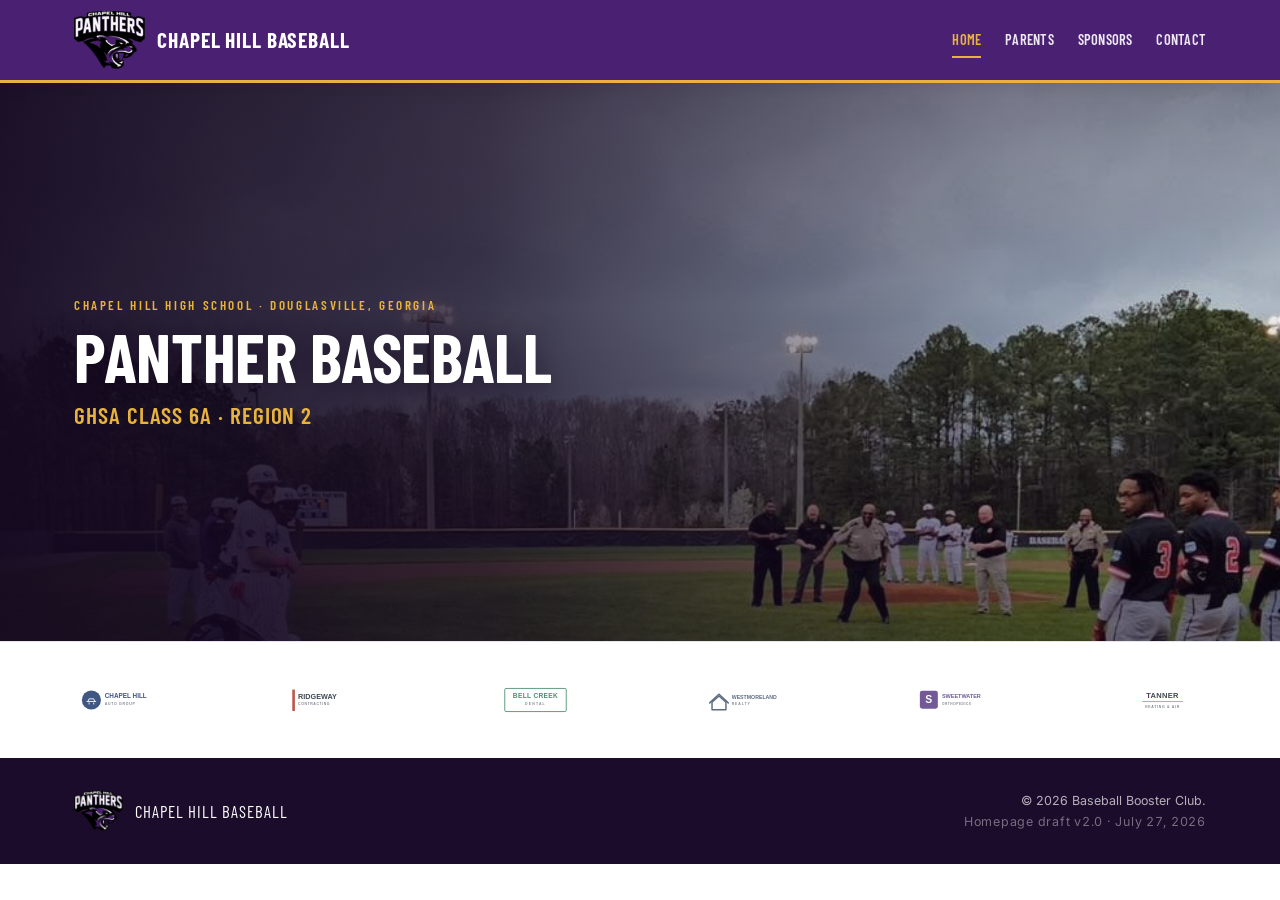
==== commit 9a3fb24c: "v2.0 - Phase 1 simplification: minimal homepage, trimmed nav and footer, MaxPreps schedule on Parent" ====
--- a/index.html
+++ b/index.html
@@ -3,8 +3,8 @@
 <head>
 <meta charset="UTF-8">
 <meta name="viewport" content="width=device-width, initial-scale=1">
-<title>Chapel Hill Baseball | Booster Club</title>
-<meta name="description" content="Chapel Hill High School Panther Baseball and Baseball Booster Club — forms, dates, announcements, sponsors, and volunteer information.">
+<title>Chapel Hill Baseball</title>
+<meta name="description" content="Chapel Hill High School Panther Baseball — Douglasville, Georgia. GHSA Class 6A, Region 2.">
 
 <!-- DRAFT ONLY — keeps this mock out of Google search results.
      DELETE THIS LINE when the site is approved and ready to go public. -->
@@ -23,8 +23,11 @@
 <a class="skip-link" href="#main">Skip to content</a>
 
 <!-- Header, all sections, and footer are rendered from data/content.js.
-     To change content, edit that file. To reorder sections, see
-     SECTION_ORDER at the bottom of js/main.js. -->
+     To change content, edit that file.
+
+     v2.0: this page is the hero plus a row of sponsor logos, nothing else.
+     To add a section later, write its builder in js/main.js and add the
+     builder name to the "home" list in PAGES at the bottom of that file. -->
 <main id="main"></main>
 
 <script src="data/content.js"></script>
--- a/css/style.css
+++ b/css/style.css
@@ -67,7 +67,7 @@
 }
 
 /* Type scale. Display face is condensed, so it can carry more size. */
-h1, h2, h3, .eyebrow, .btn, .nav__link, .strip__value, .stat__figure, .event__day {
+h1, h2, h3, .eyebrow, .btn, .nav__link {
   font-family: var(--font-display);
   text-transform: uppercase;
   letter-spacing: .015em;
@@ -96,10 +96,10 @@
    -------------------------------------------------------------------------- */
 .wrap { width: 100%; max-width: var(--max); margin-inline: auto; padding-inline: var(--gutter); }
 .section { padding-block: clamp(3.5rem, 7vw, var(--s-9)); }
-.section--wash   { background: var(--purple-wash); }
+.section--wash { background: var(--purple-wash); }
 .section--purple { background: var(--purple); }
 .section--purple h2, .section--purple h3 { color: var(--white); }
-.section--purple p  { color: rgba(255,255,255,.84); }
+.section--purple p { color: rgba(255,255,255,.84); }
 
 .section__head { max-width: 60ch; margin-bottom: var(--s-7); }
 .section__head--center { margin-inline: auto; text-align: center; }
@@ -146,8 +146,7 @@
 .btn--ghost:hover { background: var(--white); color: var(--purple-deep); border-color: var(--white); }
 .btn--outline { background: transparent; color: var(--purple); border-color: var(--purple); }
 .btn--outline:hover { background: var(--purple); color: var(--white); }
-.btn--dark { background: var(--purple-dark); color: var(--white); }
-.btn--dark:hover { background: var(--purple-deep); }
+
 .section--purple .btn--outline { color: var(--white); border-color: rgba(255,255,255,.6); }
 .section--purple .btn--outline:hover { background: var(--white); color: var(--purple-deep); }
 
@@ -184,7 +183,7 @@
 .header__inner { display: flex; align-items: center; justify-content: space-between; gap: var(--s-4); min-height: 80px; }
 
 .brand { display: flex; align-items: center; gap: var(--s-3); }
-.brand img { height: 52px; width: auto; }
+.brand img { height: 58px; width: auto; }
 .brand__mark {
   width: 46px; height: 46px; flex: none; border-radius: 50%;
   border: 2px dashed var(--accent);
@@ -192,8 +191,8 @@
   font-family: var(--font-display); font-weight: 700; font-size: 1rem; color: var(--accent);
 }
 .brand__text { font-family: var(--font-display); text-transform: uppercase; line-height: 1.05; }
-.brand__text strong { display: block; font-size: 1.2rem; letter-spacing: .04em; color: var(--white); }
-.brand__text span { font-size: .68rem; letter-spacing: .18em; color: var(--accent); }
+.brand__text strong { display: block; font-size: 1.34rem; letter-spacing: .04em; color: var(--white); }
+.brand__text span { font-size: .76rem; letter-spacing: .18em; color: var(--accent); }
 
 .nav__list { display: flex; align-items: center; gap: var(--s-5); }
 .nav__link {
@@ -216,10 +215,10 @@
 }
 .nav__bars { top: 21px; }
 .nav__bars::before { content: ""; top: -7px; left: 0; }
-.nav__bars::after  { content: ""; top: 7px;  left: 0; }
+.nav__bars::after { content: ""; top: 7px;  left: 0; }
 .nav__toggle.is-open .nav__bars { background: transparent; }
 .nav__toggle.is-open .nav__bars::before { transform: translateY(7px) rotate(45deg); }
-.nav__toggle.is-open .nav__bars::after  { transform: translateY(-7px) rotate(-45deg); }
+.nav__toggle.is-open .nav__bars::after { transform: translateY(-7px) rotate(-45deg); }
 
 @media (max-width: 920px) {
   .nav__toggle { display: block; }
@@ -246,9 +245,44 @@
   background: var(--purple-dark);
   overflow: hidden;
 }
-.hero__media { position: absolute; inset: 0; background-position: center bottom; background-size: cover; background-repeat: no-repeat; }
+/* Hero photo. The source (1440x810, 16:9) is much taller than the desktop
+   hero box (~3:1), so neither `cover` (over-zooms to the home-plate dirt and
+   cuts off heads) nor `contain` (letterboxes with dead purple bars) works with
+   one setting. Below ~1024px the original 16:9 photo is used and positioned to
+   keep the catcher and players; at desktop widths a dedicated ~21:9 crop
+   (panthers-field-wide.jpg, cropped from the top so no heads are lost) fills
+   the wide box with `cover` and only light positioning.
+   Position is set per breakpoint — never one crop for every screen. */
+.hero__media {
+  position: absolute; inset: 0;
+  background-repeat: no-repeat;
+  background-color: var(--purple-dark);
+  /* Image set explicitly here (not via a JS variable) so the full-bleed photo
+     never depends on JS running or on a matching deploy — a CSS-only load can't
+     regress to a letterboxed/blank state. */
+  background-image: url("../assets/img/panthers-field.jpg");
+  background-size: cover;   /* fills full width; never `contain` (that letterboxes with purple bars) */
+  background-position: 50% 22%;   /* mobile/base: keep heads and catcher in view */
+}
+/* Tablet: original photo, biased up-left toward catcher + players. */
+@media (min-width: 641px) {
+  .hero__media { background-position: 40% 20%; }
+}
+/* Desktop: swap to the wide panoramic crop, anchored to the top edge so the
+   standing players' heads (which sit near the top of the frame) are never cut.
+   Right side stays over grass/trees, leaving a quiet zone for the panel. */
+@media (min-width: 1024px) {
+  .hero__media {
+    background-image: url("../assets/img/panthers-field-wide.jpg");
+    background-position: 50% 0%;
+  }
+}
+@media (min-width: 1440px) {
+  .hero__media { background-position: 50% 6%; }
+}
 .hero__scrim {
   position: absolute; inset: 0;
+  /* directional — darker toward the text side (left), lighter over the photo */
   background:
     linear-gradient(90deg, rgba(20,8,32,.94) 0%, rgba(20,8,32,.72) 38%, rgba(20,8,32,.18) 78%, rgba(20,8,32,.05) 100%),
     linear-gradient(180deg, rgba(20,8,32,.34) 0%, rgba(20,8,32,0) 40%, rgba(20,8,32,.42) 100%);
@@ -284,63 +318,34 @@
 }
 
 /* --------------------------------------------------------------------------
-   8. SPONSOR STRIP — under the hero, seen every visit
-   -------------------------------------------------------------------------- */
-.sponsorstrip { background: var(--white); border-bottom: 1px solid var(--grey-200); }
-.sponsorstrip__inner { display: flex; align-items: center; gap: var(--s-4) var(--s-6); padding-block: var(--s-5); flex-wrap: wrap; }
-.sponsorstrip__label {
-  font-family: var(--font-display); text-transform: uppercase;
-  font-size: .72rem; letter-spacing: .18em; font-weight: 600;
-  color: var(--grey-500); flex: none;
-}
-.sponsorstrip__logos { display: flex; align-items: center; justify-content: space-between; gap: var(--s-4) var(--s-5); flex: 1 1 auto; flex-wrap: wrap; }
-.sponsorstrip__logos img {
-  height: 48px; width: auto;
-  opacity: .78; filter: grayscale(100%);
-  transition: opacity .15s ease, filter .15s ease;
-}
-.sponsorstrip__logos a:hover img { opacity: 1; filter: grayscale(0%); }
-.sponsorstrip__all { flex: none; font-size: .82rem; font-weight: 600; color: var(--purple-lift); white-space: nowrap; }
-.sponsorstrip__all::after { content: " →"; }
-.sponsorstrip__all:hover { text-decoration: underline; }
-@media (max-width: 900px) {
-  .sponsorstrip__inner { justify-content: center; }
-  .sponsorstrip__label { width: 100%; text-align: center; }
-  .sponsorstrip__logos { gap: var(--s-4); justify-content: center; }
-  .sponsorstrip__logos img { height: 36px; }
-  .sponsorstrip__all { width: 100%; text-align: center; }
-}
-
-/* --------------------------------------------------------------------------
-   9. FEATURED BAR — the single most urgent item
-   -------------------------------------------------------------------------- */
-.featured { background: var(--accent); }
-.featured__inner { display: flex; flex-wrap: wrap; align-items: center; gap: var(--s-4) var(--s-6); padding-block: var(--s-5); }
-.featured__body { flex: 1 1 420px; }
-.featured__tag {
-  display: inline-block;
-  font-family: var(--font-display); text-transform: uppercase;
-  letter-spacing: .14em; font-size: .7rem; font-weight: 700;
-  background: rgba(28,12,44,.14); color: var(--purple-dark);
-  padding: .15rem .5rem; border-radius: 2px;
-}
-.featured h2 { font-size: clamp(1.35rem, 2.2vw, 1.7rem); color: var(--purple-dark); margin-top: var(--s-2); }
-.featured p { color: rgba(28,12,44,.8); font-size: .95rem; margin-top: var(--s-1); max-width: 68ch; }
-@media (max-width: 640px) { .featured .btn { width: 100%; } }
-
-/* --------------------------------------------------------------------------
-   10. SEASON STRIP
-   -------------------------------------------------------------------------- */
-.strip { background: var(--purple-dark); }
-.strip__inner { display: grid; grid-template-columns: repeat(auto-fit, minmax(min(180px, 100%), 1fr)); }
-.strip__cell { padding: var(--s-5) var(--gutter); border-right: 1px solid rgba(255,255,255,.12); }
-.strip__cell:last-child { border-right: 0; }
-.strip__label { font-size: .66rem; letter-spacing: .18em; text-transform: uppercase; color: var(--accent); font-weight: 600; }
-.strip__value { font-size: 1.75rem; font-weight: 700; line-height: 1.1; margin-top: var(--s-1); color: var(--white); }
-.strip__detail { font-size: .8rem; color: rgba(255,255,255,.6); margin-top: 2px; }
-@media (max-width: 560px) {
-  .strip__inner { grid-template-columns: 1fr 1fr; }
-  .strip__cell { border-bottom: 1px solid rgba(255,255,255,.12); }
+   8. SPONSOR LOGO ROW — one row of logos, just above the footer
+   ------------------------------------------------------------------------
+   No heading, no tagline, no links, no copy. Logos sit on white with room
+   around them so the row reads as a credit line rather than an ad block.
+
+   The track is a flex row. Below 640px it scrolls sideways instead of
+   wrapping, so it stays ONE row at every width and can't push the page wide.
+   -------------------------------------------------------------------------- */
+.sponsorrow { background: var(--white); border-top: 1px solid var(--grey-200); }
+.sponsorrow__track {
+  display: flex; align-items: center; justify-content: space-between;
+  gap: var(--s-5) var(--s-6); padding-block: var(--s-6);
+}
+.sponsorrow__item { flex: 0 1 auto; display: grid; place-items: center; min-width: 0; }
+.sponsorrow__item img {
+  height: 52px; width: auto; max-width: 100%;
+  opacity: .85; transition: opacity .15s ease;
+}
+.sponsorrow__item img:hover { opacity: 1; }
+@media (max-width: 900px) { .sponsorrow__item img { height: 42px; } }
+@media (max-width: 640px) {
+  .sponsorrow__track {
+    justify-content: flex-start; gap: var(--s-5);
+    overflow-x: auto; -webkit-overflow-scrolling: touch; scrollbar-width: none;
+  }
+  .sponsorrow__track::-webkit-scrollbar { display: none; }
+  .sponsorrow__item { flex: 0 0 auto; }
+  .sponsorrow__item img { height: 36px; }
 }
 
 /* --------------------------------------------------------------------------
@@ -368,8 +373,6 @@
 /* --------------------------------------------------------------------------
    12. NEWS + EVENTS
    -------------------------------------------------------------------------- */
-.newsgrid { display: grid; gap: var(--s-7); grid-template-columns: 1fr; align-items: start; }
-@media (min-width: 940px) { .newsgrid { grid-template-columns: 1.55fr 1fr; gap: var(--s-8); } }
 
 .notices { display: grid; gap: var(--s-4); }
 .notice {
@@ -389,162 +392,29 @@
 .notice--pin .notice__tag { background: var(--accent); color: var(--purple-dark); }
 .notice__date { font-size: .74rem; color: var(--grey-500); letter-spacing: .04em; }
 .notice p { color: var(--grey-500); font-size: .93rem; margin-top: var(--s-1); line-height: 1.6; }
-.newscol__cta { margin-top: var(--s-5); }
-
-.eventcol {
-  background: var(--white); border: 1px solid var(--grey-200);
-  border-radius: var(--radius-lg); padding: var(--s-5);
-  box-shadow: var(--shadow-sm);
-}
-.eventcol__head { margin-bottom: var(--s-4); }
-.eventcol__head h2 { font-size: 1.6rem; margin-top: var(--s-1); }
-.events { display: grid; gap: var(--s-1); }
-.event { display: flex; align-items: flex-start; gap: var(--s-4); padding: var(--s-3) 0; border-bottom: 1px solid var(--grey-100); }
-.event:last-child { border-bottom: 0; }
-.event__date {
-  flex: none; width: 48px; text-align: center;
-  background: var(--purple-wash); border-radius: var(--radius);
-  padding: var(--s-2) 0; line-height: 1;
-}
-.event__mo {
-  display: block; font-family: var(--font-display); text-transform: uppercase;
-  font-size: .66rem; letter-spacing: .1em; font-weight: 600; color: var(--purple-lift);
-}
-.event__day { display: block; font-size: 1.3rem; font-weight: 700; color: var(--purple-deep); margin-top: 2px; }
-.event__body { display: flex; flex-direction: column; }
-.event__kind { font-size: .62rem; text-transform: uppercase; letter-spacing: .12em; font-weight: 700; color: var(--purple-lift); }
-.event__title { font-weight: 600; color: var(--grey-800); font-size: .95rem; line-height: 1.35; margin-top: 1px; }
-.event__detail { font-size: .82rem; color: var(--grey-500); }
-.eventcol__cta { display: inline-block; margin-top: var(--s-4); font-size: .85rem; font-weight: 600; color: var(--purple-lift); }
-.eventcol__cta:hover { text-decoration: underline; }
-
-/* --------------------------------------------------------------------------
-   13. COACH'S WELCOME
-   -------------------------------------------------------------------------- */
-.coachwrap { padding-block: clamp(3rem, 6vw, var(--s-8)); }
-.coach { max-width: 46rem; margin-inline: auto; text-align: center; }
-.coach h2 { margin-top: var(--s-1); }
-.coach blockquote { margin-top: var(--s-5); position: relative; }
-.coach blockquote p {
-  font-family: var(--font-display);
-  font-size: clamp(1.4rem, 2.6vw, 2rem); line-height: 1.3;
-  font-weight: 500; color: var(--purple-deep);
-  text-transform: none; letter-spacing: 0;
-}
-.coach blockquote p::before { content: "\201C"; }
-.coach blockquote p::after  { content: "\201D"; }
-.coach__body { margin-top: var(--s-5); color: var(--grey-500); max-width: 60ch; margin-inline: auto; }
-.coach__by { margin-top: var(--s-5); display: flex; flex-direction: column; gap: 1px; }
-.coach__by strong {
-  font-family: var(--font-display); text-transform: uppercase;
-  letter-spacing: .08em; color: var(--purple-deep); font-size: 1rem;
-}
-.coach__by span { font-size: .82rem; color: var(--grey-500); }
 
 /* --------------------------------------------------------------------------
    14. SPONSORS — the largest, most designed block on the page
    -------------------------------------------------------------------------- */
-.sponsors { background: var(--white); }
+
 .sponsors__thanks {
   max-width: 64ch; margin: 0 auto var(--s-7);
   text-align: center; font-size: 1.08rem; line-height: 1.75; color: var(--grey-600);
 }
-.tier { margin-bottom: var(--s-7); }
-.tier:last-of-type { margin-bottom: 0; }
-.tier__head { margin-bottom: var(--s-4); }
-.tier__blurb { font-size: .84rem; color: var(--grey-500); margin-top: 2px; }
-
-.sponsor-grid { display: grid; gap: var(--s-4); min-width: 0; }
-.sponsor {
-  background: var(--white); border: 1px solid var(--grey-200);
-  border-radius: var(--radius-lg);
-  display: grid; place-items: center; padding: var(--s-5);
-  min-width: 0;   /* grid items default to min-width:auto, which lets an SVG's
-                     intrinsic width push the track wider than the viewport */
-  overflow: hidden;
-  transition: box-shadow .18s ease, transform .18s ease, border-color .18s ease;
-}
-.sponsor:hover { box-shadow: var(--shadow-lg); transform: translateY(-4px); }
-.sponsor img { max-width: 100%; max-height: 100%; width: auto; height: auto; }
-.sponsor__name { font-family: var(--font-display); text-transform: uppercase; font-size: 1.1rem; color: var(--purple-deep); }
-.sponsor--empty { border: 1px dashed var(--grey-300); background: transparent; color: var(--grey-500); font-size: .72rem; letter-spacing: .06em; text-transform: uppercase; }
 
 /* Tier hierarchy — Premier visibly dominates. This is the upsell: if the
    tiers look alike, there's no reason for a business to pay more.
    min() in the minmax keeps the large tiles from overflowing narrow phones. */
-.tier--lg .tier__head { border-bottom: 3px solid var(--purple); padding-bottom: var(--s-3); }
-.tier--lg .tier__head h3 { font-size: 1.9rem; }
-.tier--lg .sponsor-grid { grid-template-columns: repeat(auto-fit, minmax(min(320px, 100%), 1fr)); gap: var(--s-5); }
-.tier--lg .sponsor { aspect-ratio: 5 / 2; padding: var(--s-6); border: 2px solid var(--purple); box-shadow: var(--shadow); }
-
-.tier--md .tier__head { border-bottom: 2px solid var(--purple-lift); padding-bottom: var(--s-2); }
-.tier--md .tier__head h3 { font-size: 1.35rem; }
-.tier--md .sponsor-grid { grid-template-columns: repeat(auto-fit, minmax(min(210px, 100%), 1fr)); }
-.tier--md .sponsor { aspect-ratio: 3 / 2; }
-
-.tier--sm .tier__head { border-bottom: 1px solid var(--grey-300); padding-bottom: var(--s-2); }
-.tier--sm .tier__head h3 { font-size: 1.05rem; }
-.tier--sm .sponsor-grid { grid-template-columns: repeat(auto-fill, minmax(min(150px, 100%), 1fr)); gap: var(--s-3); }
-.tier--sm .sponsor { aspect-ratio: 3 / 2; padding: var(--s-3); }
-
-.sponsors__foot {
-  display: flex; flex-wrap: wrap; gap: var(--s-3);
-  justify-content: center; align-items: center;
-  margin-top: var(--s-7); padding-top: var(--s-6);
-  border-top: 1px solid var(--grey-200);
-}
-.sponsors .samplenote { text-align: center; }
-@media (max-width: 560px) {
-  .tier--lg .sponsor-grid { grid-template-columns: 1fr; }
-  .sponsors__foot .btn { width: 100%; }
-}
 
 /* --------------------------------------------------------------------------
    15. WHY SPONSOR
    -------------------------------------------------------------------------- */
-.sponsorvalue { display: grid; gap: var(--s-7); grid-template-columns: 1fr; align-items: center; }
-@media (min-width: 900px) { .sponsorvalue { grid-template-columns: 1.4fr 1fr; gap: var(--s-8); } }
-.sponsorvalue__lede h2 { margin-top: var(--s-1); }
-.sponsorvalue__lede > p { margin-top: var(--s-4); font-size: 1.05rem; max-width: 52ch; }
-.sponsorvalue__cta { margin-top: var(--s-6); }
 
 .ticks { display: grid; gap: var(--s-3); margin-top: var(--s-5); }
 .ticks li { display: flex; align-items: flex-start; gap: var(--s-3); color: rgba(255,255,255,.9); font-size: .96rem; line-height: 1.5; }
 .icon--tick { color: var(--accent); margin-top: 3px; width: 18px; height: 18px; }
 .ticks--dark li { color: var(--grey-600); }
 .ticks--dark .icon--tick { color: var(--purple); }
-
-.sponsorvalue__stats { display: grid; gap: var(--s-4); }
-.stat {
-  background: rgba(255,255,255,.07);
-  border: 1px solid rgba(255,255,255,.16);
-  border-radius: var(--radius-lg);
-  padding: var(--s-5); text-align: center;
-}
-.stat__figure { display: block; font-size: 3rem; font-weight: 700; line-height: 1; color: var(--accent); }
-.stat__label { display: block; font-size: .84rem; color: rgba(255,255,255,.72); margin-top: var(--s-2); letter-spacing: .04em; }
-
-/* --------------------------------------------------------------------------
-   16. BOOSTER + SPOTLIGHT
-   -------------------------------------------------------------------------- */
-.boostergrid { display: grid; gap: var(--s-7); grid-template-columns: 1fr; align-items: start; }
-@media (min-width: 900px) { .boostergrid { grid-template-columns: 1.35fr 1fr; gap: var(--s-8); } }
-.boostergrid h2 { margin-top: var(--s-1); }
-.boostergrid__body { margin-top: var(--s-4); }
-
-.spotlight {
-  background: var(--white); border: 1px solid var(--grey-200);
-  border-top: 4px solid var(--accent);
-  border-radius: var(--radius-lg); padding: var(--s-6);
-  box-shadow: var(--shadow-sm);
-}
-.spotlight__icon { display: block; color: var(--accent); margin-bottom: var(--s-3); }
-.spotlight__icon .icon { width: 28px; height: 28px; }
-.spotlight h3 { margin-top: var(--s-1); font-size: 1.35rem; }
-.spotlight p { margin-top: var(--s-3); font-size: .94rem; color: var(--grey-500); line-height: 1.65; }
-.spotlight__cta { display: inline-block; margin-top: var(--s-4); font-weight: 600; color: var(--purple-lift); font-size: .9rem; }
-.spotlight__cta::after { content: " →"; }
-.spotlight__cta:hover { text-decoration: underline; }
 
 /* --------------------------------------------------------------------------
    17. CONTACT
@@ -588,43 +458,26 @@
 /* --------------------------------------------------------------------------
    19. FOOTER
    -------------------------------------------------------------------------- */
-.footer { background: var(--purple-dark); color: rgba(255,255,255,.68); padding: var(--s-8) 0 var(--s-6); font-size: .88rem; }
-.footer h4 { font-family: var(--font-display); text-transform: uppercase; color: var(--white); letter-spacing: .08em; margin-bottom: var(--s-3); font-size: .95rem; }
-.footer__grid { display: grid; grid-template-columns: repeat(auto-fit, minmax(min(190px, 100%), 1fr)); gap: var(--s-6); }
-.footer__brand img { height: 54px; width: auto; margin-bottom: var(--s-3); }
-.footer__brand .brand__mark { margin-bottom: var(--s-3); }
-.footer li + li { margin-top: var(--s-2); }
+/* v2.0 — the footer is now a single row: mark + program name on the left,
+   copyright + revision stamp on the right. The four-column grid (Pages /
+   Official school links / school address) and the disclaimer panel were both
+   removed. .footer__base gets its flex behaviour from section 33 below. */
+.footer { background: var(--purple-dark); color: rgba(255,255,255,.68); padding: var(--s-6) 0; font-size: .88rem; }
 .footer a { transition: color .15s ease; }
 .footer a:hover { color: var(--accent); }
-.footer__disclaimer {
-  margin-top: var(--s-7); padding: var(--s-4) var(--s-5);
-  border: 1px solid rgba(255,255,255,.16); border-radius: var(--radius);
-  background: rgba(0,0,0,.2);
-  font-size: .82rem; line-height: 1.65; color: rgba(255,255,255,.78);
-}
-.footer__disclaimer a { color: var(--accent); font-weight: 600; text-decoration: underline; }
-.footer__base { margin-top: var(--s-5); padding-top: var(--s-4); border-top: 1px solid rgba(255,255,255,.1); font-size: .78rem; }
-
-
-/* --------------------------------------------------------------------------
-   20. HERO ALERT — the urgent item, above the fold
-   Replaced a standalone bar that sat below the fold. A parent shouldn't have
-   to scroll to learn a deadline is coming.
-   -------------------------------------------------------------------------- */
-.hero__alert {
-  display: inline-flex; align-items: center; flex-wrap: wrap; gap: var(--s-3);
-  margin-top: var(--s-5);
-  background: rgba(232,179,60,.14);
-  border: 1px solid rgba(232,179,60,.5);
-  border-radius: var(--radius);
-  padding: var(--s-3) var(--s-4);
-  color: #FFF0CE; font-size: .92rem; font-weight: 500;
-}
-.hero__alert-label {
-  font-family: var(--font-display); text-transform: uppercase;
-  font-size: .66rem; font-weight: 700; letter-spacing: .12em;
-  background: var(--accent); color: var(--purple-dark);
-  padding: .12rem .45rem; border-radius: 2px;
+.footer__brand { display: flex; align-items: center; gap: var(--s-3); }
+.footer__brand img { height: 40px; width: auto; }
+.footer__brand .brand__mark { margin: 0; }
+.footer__brand span {
+  font-family: var(--font-display); text-transform: uppercase;
+  letter-spacing: .06em; font-size: 1.05rem; color: var(--white);
+}
+.footer__legal { text-align: right; }
+.footer__legal p { margin: 0; font-size: .78rem; }
+@media (max-width: 560px) {
+  .footer__base { justify-content: center; text-align: center; }
+  .footer__brand { justify-content: center; }
+  .footer__legal { text-align: center; }
 }
 
 /* --------------------------------------------------------------------------
@@ -635,7 +488,6 @@
   grid-template-columns: repeat(auto-fit, minmax(min(280px, 100%), 1fr));
 }
 .notices--grid .notice { border-radius: var(--radius-lg); border-left-width: 4px; }
-.newscol__cta { margin-top: var(--s-6); text-align: center; }
 
 /* --------------------------------------------------------------------------
    22. SPONSOR IMPACT — proof, not thanks
@@ -652,38 +504,15 @@
   text-align: center; font-size: 1.15rem; margin-bottom: var(--s-5);
   color: var(--purple-deep);
 }
-.impact__list {
-  display: grid; gap: var(--s-4);
-  grid-template-columns: repeat(auto-fit, minmax(min(220px, 100%), 1fr));
-}
-.impact__item { display: flex; align-items: flex-start; gap: var(--s-3); }
-.impact__item .icon--tick { color: var(--purple); margin-top: 4px; }
-.impact__item span { display: flex; flex-direction: column; }
-.impact__item strong { color: var(--grey-800); font-size: .96rem; line-height: 1.35; }
-.impact__item em {
-  font-style: normal; font-size: .78rem; color: var(--purple-lift);
-  letter-spacing: .04em; margin-top: 1px;
-}
+
 .impact .samplenote { text-align: center; }
 
 /* --------------------------------------------------------------------------
    23. SPONSOR TILES — color restored, Premier gets a line of its own
    The old grayscale filter drained the color out of logos businesses paid for.
    -------------------------------------------------------------------------- */
-.sponsor__mark { display: grid; place-items: center; width: 100%; min-width: 0; }
-.sponsor__mark img { max-width: 100%; max-height: 100%; width: auto; height: auto; }
-.sponsor__note {
-  display: block; margin-top: var(--s-3);
-  font-size: .78rem; color: var(--grey-500); text-align: center; line-height: 1.4;
-}
-.tier--lg .sponsor { flex-direction: column; }
-.tier--lg .sponsor__note { font-size: .84rem; color: var(--purple-lift); font-weight: 500; }
-.sponsor--link { cursor: pointer; }
-.sponsor--link:hover { border-color: var(--purple-lift); }
 
 /* Strip logos: color at rest now, not grayscale. */
-.sponsorstrip__logos img { opacity: .95; filter: none; }
-.sponsorstrip__logos a:hover img { opacity: 1; transform: translateY(-1px); }
 
 /* --------------------------------------------------------------------------
    24. MOBILE DENSITY
@@ -712,20 +541,20 @@
 
   /* Sponsors: the big one. Was 3,347px on mobile. */
   .sponsors__thanks { font-size: .95rem; margin-bottom: var(--s-5); }
-  .tier { margin-bottom: var(--s-5); }
-  .tier--lg .sponsor-grid { grid-template-columns: 1fr; gap: var(--s-3); }
-  .tier--lg .sponsor { aspect-ratio: 2 / 1; padding: var(--s-4); }
-  .tier--lg .tier__head h3 { font-size: 1.4rem; }
-  .tier--md .sponsor-grid { grid-template-columns: 1fr 1fr; gap: var(--s-3); }
-  .tier--md .sponsor { padding: var(--s-3); }
-  .tier--sm .sponsor-grid { grid-template-columns: 1fr 1fr 1fr; gap: var(--s-2); }
-  .tier--sm .sponsor { padding: var(--s-2); }
+  
+  
+  
+  
+  
+  
+  
+  
 
   /* Impact list: 2 across. */
   .impact { padding: var(--s-4); margin-bottom: var(--s-5); }
-  .impact__list { grid-template-columns: 1fr 1fr; gap: var(--s-3); }
-  .impact__item strong { font-size: .85rem; }
-  .impact__item em { font-size: .7rem; }
+  
+  
+  
 
   /* News: cards get tighter. */
   .notices--grid { gap: var(--s-3); }
@@ -733,23 +562,23 @@
   .notice p { font-size: .86rem; }
 
   /* Stats: 3 across instead of stacked. */
-  .sponsorvalue__stats { grid-template-columns: 1fr 1fr 1fr; gap: var(--s-2); }
-  .stat { padding: var(--s-3) var(--s-2); }
-  .stat__figure { font-size: 1.75rem; }
-  .stat__label { font-size: .68rem; line-height: 1.3; }
+  
+  
+  
+  
 
   /* Season strip stays 2x2 but tighter. */
-  .strip__cell { padding: var(--s-4) var(--s-3); }
-  .strip__value { font-size: 1.4rem; }
+  
+  
 
   /* Footer: 2 across. */
   .footer { padding: var(--s-6) 0 var(--s-5); }
-  .footer__grid { grid-template-columns: 1fr 1fr; gap: var(--s-5); }
+  
 }
 
 @media (max-width: 400px) {
   /* Very narrow: Community Partners back to 2 across so logos stay legible. */
-  .tier--sm .sponsor-grid { grid-template-columns: 1fr 1fr; }
+  
 }
 
 /* --------------------------------------------------------------------------
@@ -764,64 +593,9 @@
 .contact-card__pending .icon { width: 16px; height: 16px; opacity: .6; }
 
 /* --------------------------------------------------------------------------
-   26. PROGRAM SNAPSHOT — where the program stands right now
-   Scoreboard language: big figures, small labels, dark ground.
-   -------------------------------------------------------------------------- */
-.snapshot { background: var(--purple-deep); padding-block: var(--s-7); }
-.snapshot__head { text-align: center; margin-bottom: var(--s-5); }
-.snapshot__head h2 { color: var(--white); font-size: clamp(1.5rem, 2.6vw, 2rem); margin-top: var(--s-1); }
-.snapshot__head .eyebrow { color: var(--accent); }
-.snapshot__grid {
-  display: grid; gap: var(--s-3);
-  grid-template-columns: repeat(auto-fit, minmax(min(160px, 100%), 1fr));
-}
-.snap {
-  background: rgba(255,255,255,.06);
-  border: 1px solid rgba(255,255,255,.14);
-  border-radius: var(--radius-lg);
-  padding: var(--s-5) var(--s-3);
-  text-align: center; display: flex; flex-direction: column; gap: 2px;
-}
-.snap__value {
-  font-family: var(--font-display); font-size: 2.4rem; font-weight: 700;
-  line-height: 1; color: var(--accent);
-}
-.snap__label {
-  font-family: var(--font-display); text-transform: uppercase;
-  font-size: .74rem; letter-spacing: .14em; font-weight: 600;
-  color: var(--white); margin-top: var(--s-2);
-}
-.snap__detail { font-size: .74rem; color: rgba(255,255,255,.55); }
-
-/* --------------------------------------------------------------------------
-   27. PROGRAM VALUES
-   Numbered because these are a list a coach would recite in order, not a
-   decorative sequence.
-   -------------------------------------------------------------------------- */
-.valuelist {
-  display: grid; gap: var(--s-4);
-  grid-template-columns: repeat(auto-fit, minmax(min(300px, 100%), 1fr));
-  counter-reset: v;
-}
-.value { display: flex; gap: var(--s-4); align-items: flex-start; }
-.value__num {
-  font-family: var(--font-display); font-size: 1.5rem; font-weight: 700;
-  color: var(--grey-300); line-height: 1; flex: none; width: 2rem;
-}
-.value__body { display: flex; flex-direction: column; gap: 2px; }
-.value__body strong {
-  font-family: var(--font-display); text-transform: uppercase;
-  font-size: 1.15rem; letter-spacing: .03em; color: var(--purple-deep);
-}
-.value__body span { font-size: .92rem; color: var(--grey-500); line-height: 1.6; }
-
-/* --------------------------------------------------------------------------
    28. PLAYER DEVELOPMENT
    -------------------------------------------------------------------------- */
-.devgrid { display: grid; gap: var(--s-7); grid-template-columns: 1fr; align-items: start; }
-@media (min-width: 920px) { .devgrid { grid-template-columns: 1.5fr 1fr; gap: var(--s-8); } }
-.devgrid h2 { margin-top: var(--s-1); }
-.devgrid__intro { margin-top: var(--s-3); font-size: 1.05rem; max-width: 54ch; }
+
 .devpoints { display: grid; gap: var(--s-4); margin-top: var(--s-6); }
 .devpoint { display: flex; gap: var(--s-4); align-items: flex-start; }
 .icon--dev { color: var(--purple); margin-top: 3px; width: 20px; height: 20px; }
@@ -830,27 +604,6 @@
   font-size: 1rem; letter-spacing: .03em; color: var(--purple-deep);
 }
 .devpoint p { font-size: .9rem; color: var(--grey-500); margin-top: 1px; line-height: 1.55; }
-
-.alumni {
-  background: var(--white); border: 1px solid var(--grey-200);
-  border-top: 4px solid var(--purple);
-  border-radius: var(--radius-lg); padding: var(--s-5);
-  box-shadow: var(--shadow-sm);
-}
-.alumni__icon { display: block; color: var(--purple); margin-bottom: var(--s-3); }
-.alumni__icon .icon { width: 26px; height: 26px; }
-.alumni h3 { font-size: 1.1rem; margin-bottom: var(--s-4); }
-.alumni__list { display: grid; gap: var(--s-3); }
-.alumni__list li {
-  display: flex; justify-content: space-between; align-items: baseline; gap: var(--s-3);
-  padding-bottom: var(--s-3); border-bottom: 1px solid var(--grey-100);
-}
-.alumni__list li:last-child { border-bottom: 0; padding-bottom: 0; }
-.alumni__list strong {
-  font-family: var(--font-display); text-transform: uppercase;
-  font-size: .92rem; color: var(--purple-deep); letter-spacing: .04em;
-}
-.alumni__list span { font-size: .82rem; color: var(--grey-500); text-align: right; }
 
 /* --------------------------------------------------------------------------
    29. VOLUNTEER CTA — the ask for everyone who can't sponsor
@@ -875,20 +628,20 @@
    30. MOBILE — new sections
    -------------------------------------------------------------------------- */
 @media (max-width: 700px) {
-  .snapshot { padding-block: var(--s-6); }
-  .snapshot__grid { grid-template-columns: 1fr 1fr; gap: var(--s-2); }
-  .snap { padding: var(--s-4) var(--s-2); }
-  .snap__value { font-size: 1.9rem; }
-  .snap__label { font-size: .66rem; }
-
-  .valuelist { gap: var(--s-3); }
-  .value__num { font-size: 1.2rem; width: 1.5rem; }
-  .value__body strong { font-size: 1rem; }
-  .value__body span { font-size: .85rem; }
+  
+  
+  
+  
+  
+
+  
+  
+  
+  
 
   .devpoints { gap: var(--s-3); margin-top: var(--s-5); }
   .devpoint p { font-size: .85rem; }
-  .alumni { padding: var(--s-4); }
+  
 
   .volcta { padding-block: var(--s-6); }
 }
@@ -900,36 +653,32 @@
    -------------------------------------------------------------------------- */
 @media (max-width: 700px) {
   /* Premier keeps its prominence but stops being a billboard. */
-  .tier--lg .sponsor { aspect-ratio: 5 / 2; padding: var(--s-3); }
-  .tier--lg .sponsor__note { font-size: .74rem; margin-top: var(--s-2); }
-  .tier--lg .tier__head h3 { font-size: 1.25rem; }
+  
+  
+  
 
   /* Gold and Community pack tighter. */
-  .tier--md .sponsor-grid { gap: var(--s-2); }
-  .tier--md .sponsor { aspect-ratio: 2 / 1; padding: var(--s-2); }
-  .tier--sm .sponsor-grid { grid-template-columns: 1fr 1fr 1fr; gap: var(--s-2); }
-  .tier--sm .sponsor { aspect-ratio: 3 / 2; padding: var(--s-1); }
-  .tier { margin-bottom: var(--s-4); }
-  .tier__blurb { font-size: .75rem; line-height: 1.4; }
+  
+  
+  
+  
+  
+  
 
   .sponsors__thanks { font-size: .9rem; line-height: 1.6; margin-bottom: var(--s-4); }
-  .sponsors__foot { margin-top: var(--s-5); padding-top: var(--s-4); }
+  
 
   /* Impact: 2-up, tight. */
   .impact { padding: var(--s-3); }
   .impact__head { font-size: 1rem; margin-bottom: var(--s-3); }
 }
 
-@media (max-width: 400px) {
-  .tier--sm .sponsor-grid { grid-template-columns: 1fr 1fr; }
-}
-
 /* --------------------------------------------------------------------------
    32. VOLUNTEER SPOTLIGHT — standalone
    Sits directly above the volunteer ask, so the story and the request
    reinforce each other.
    -------------------------------------------------------------------------- */
-.spotwrap { padding-block: clamp(2.5rem, 5vw, var(--s-7)); }
+
 .spot { max-width: 44rem; margin-inline: auto; text-align: center; }
 .spot__icon { display: inline-block; color: var(--accent); margin-bottom: var(--s-2); }
 .spot__icon .icon { width: 26px; height: 26px; }
@@ -1048,7 +797,7 @@
 .preview__rules { display: flex; flex-direction: column; gap: 3px; margin-top: 2px; }
 .preview__rules i { display: block; height: 1px; background: var(--grey-200); }
 .preview__rules i:nth-child(even) { width: 78%; }
-.preview__rules i:nth-child(3n)   { width: 62%; }
+.preview__rules i:nth-child(3n) { width: 62%; }
 
 .preview__key {
   display: grid; gap: var(--s-2);
@@ -1262,13 +1011,27 @@
 /* --------------------------------------------------------------------------
    36. PARENTS PAGE
    ------------------------------------------------------------------------
-   Two new components:
+   Components:
+     .schedulebtns — the two MaxPreps buttons. Side by side with room to
+                 breathe, stacked full-width once there isn't room for two.
+                 The rule loops, so a third button needs no CSS change.
      .datelist — the four dates with room for prose the homepage strip can't
                  carry. Same data, richer rendering.
      .feegrid  — the fee facts, built to look finished while the numbers are
                  still pending. A "Pending confirmation" chip reads as a
                  decision; an empty box reads as a bug.
    -------------------------------------------------------------------------- */
+
+/* --- Schedule buttons ---------------------------------------------------- */
+.schedulebtns {
+  display: flex; flex-wrap: wrap; justify-content: center;
+  gap: var(--s-4); margin-top: var(--s-6);
+}
+.schedulebtns .btn { flex: 0 1 auto; text-align: center; }
+@media (max-width: 560px) {
+  .schedulebtns { gap: var(--s-3); margin-top: var(--s-5); }
+  .schedulebtns .btn { flex: 1 1 100%; }
+}
 
 /* --- Dates --------------------------------------------------------------- */
 .datelist { display: grid; gap: var(--s-3); }
@@ -1401,8 +1164,10 @@
 .pkgs {
   display: grid; gap: var(--s-5);
   grid-template-columns: repeat(auto-fit, minmax(min(280px, 100%), 1fr));
-  align-items: start;
-}
+  align-items: stretch;
+}
+/* Booster membership: exactly 3 tiers. */
+.pkgs--3 { grid-template-columns: repeat(auto-fit, minmax(min(260px, 100%), 1fr)); }
 .pkg {
   position: relative;
   background: var(--white);
@@ -1416,6 +1181,12 @@
   border: 2px solid var(--purple);
   box-shadow: var(--shadow-lg);
 }
+/* --------------------------------------------------------------------------
+   HOMEPAGE REVISION — hero split panel, sponsor card grid, Parent Hub
+   -------------------------------------------------------------------------- */
+
+@keyframes ch-pulse { 0%, 100% { opacity: 1; } 50% { opacity: .35; } }
+
 .pkg__badge {
   position: absolute; top: 0; right: var(--s-5);
   transform: translateY(-50%);
@@ -1508,3 +1279,45 @@
   .volcta__actions .btn { width: 100%; }
   .pkgnote { padding: var(--s-3) var(--s-4); }
 }
+
+/* --------------------------------------------------------------------------
+   38. BOOSTER CLUB PAGE
+   Reuses .pkg (membership tiers), .ticks, .spot. New: .boostcols (fund+board),
+   .board (role list).
+   -------------------------------------------------------------------------- */
+.mission__body {
+  max-width: 60ch; margin: 0 auto var(--s-5);
+  text-align: center; font-size: 1.08rem; line-height: 1.75; color: var(--grey-600);
+}
+.boostcols { display: grid; gap: var(--s-7); grid-template-columns: 1fr; }
+@media (min-width: 820px) { .boostcols { grid-template-columns: 1fr 1fr; gap: var(--s-8); } }
+.boostcols__h {
+  font-size: 1.15rem; color: var(--purple-deep);
+  padding-bottom: var(--s-3); margin-bottom: var(--s-4);
+  border-bottom: 2px solid var(--purple-lift);
+}
+.boardnote { font-size: .9rem; color: var(--grey-500); margin-bottom: var(--s-4); line-height: 1.6; }
+.board { display: grid; gap: var(--s-3); }
+.boardrole {
+  display: flex; flex-direction: column; gap: 1px;
+  padding-bottom: var(--s-3); border-bottom: 1px solid var(--grey-100);
+}
+.boardrole:last-child { border-bottom: 0; padding-bottom: 0; }
+.boardrole strong {
+  font-family: var(--font-display); text-transform: uppercase;
+  font-size: .95rem; letter-spacing: .04em; color: var(--purple-deep);
+}
+.boardrole span { font-size: .88rem; color: var(--grey-500); }
+
+.volcta__roles--center { justify-content: center; margin-bottom: var(--s-6); }
+.spot--card {
+  background: var(--white); border: 1px solid var(--grey-200);
+  border-top: 4px solid var(--accent);
+  border-radius: var(--radius-lg); padding: var(--s-6);
+  box-shadow: var(--shadow-sm);
+  max-width: 46rem; margin-inline: auto;
+}
+.boostnote {
+  max-width: 60ch; margin: var(--s-5) auto 0; text-align: center;
+  font-size: .86rem; color: var(--grey-500); font-style: italic; line-height: 1.6;
+}
